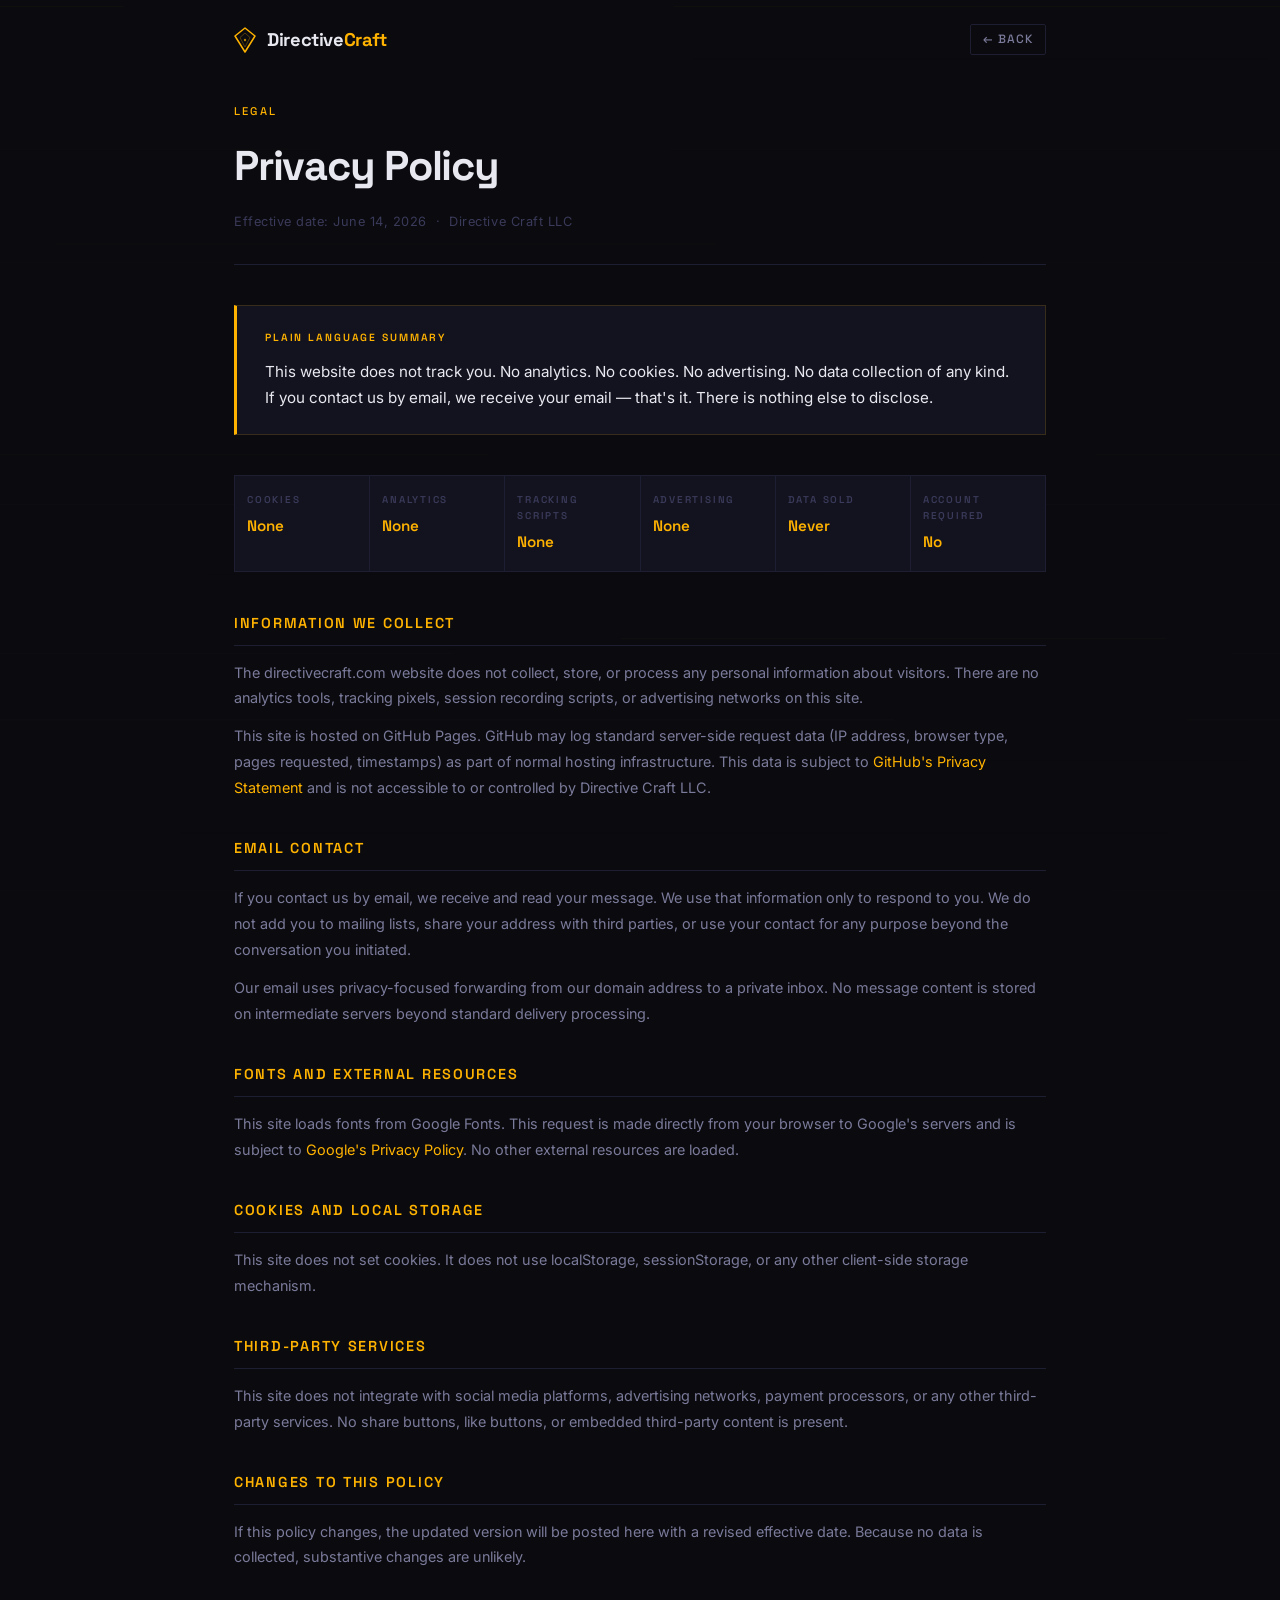
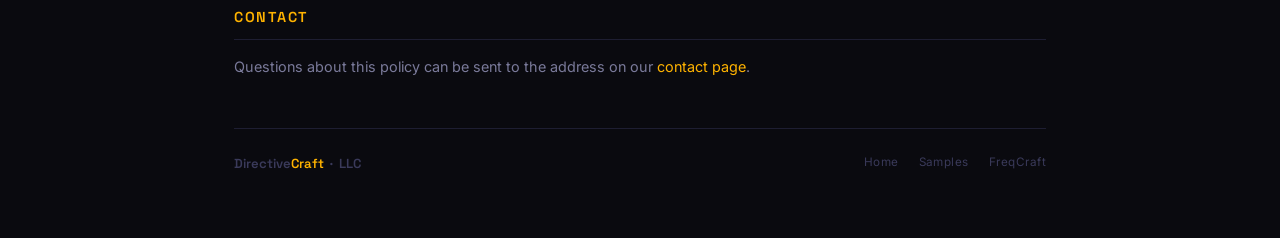
==== privacy/index.html @ 4edf62e2 "Add QA SOP samples page; fix BWGen copy; generalize email privacy; add samples nav links" ====
<!DOCTYPE html>
<html lang="en">
<head>
  <meta charset="UTF-8" />
  <meta name="viewport" content="width=device-width, initial-scale=1.0" />
  <title>Privacy Policy — Directive Craft LLC</title>
  <meta name="description" content="Directive Craft LLC privacy policy. No tracking, no analytics, no data collection on this site." />
  <link rel="preconnect" href="https://fonts.googleapis.com" />
  <link rel="preconnect" href="https://fonts.gstatic.com" crossorigin />
  <link href="https://fonts.googleapis.com/css2?family=Space+Grotesk:wght@300;400;500;600;700&family=Inter:wght@300;400;500&display=swap" rel="stylesheet" />
  <style>
    *, *::before, *::after { box-sizing: border-box; margin: 0; padding: 0; }

    :root {
      --black:      #0A0A0F;
      --panel:      #13131F;
      --border:     #1E1E32;
      --amber:      #FFB300;
      --amber-dim:  #FFB30028;
      --amber-mid:  #FFB30055;
      --text:       #E8E8F0;
      --muted:      #7A7A9A;
      --subtle:     #3A3A5A;
    }

    html { scroll-behavior: smooth; }

    body {
      background: var(--black);
      color: var(--text);
      font-family: 'Inter', sans-serif;
      font-size: 16px;
      line-height: 1.6;
      min-height: 100vh;
      overflow-x: hidden;
    }

    #bgCanvas {
      position: fixed;
      top: 0; left: 0;
      width: 100%; height: 100%;
      pointer-events: none;
      z-index: 0;
      opacity: 0.07;
    }

    .wrapper {
      position: relative;
      z-index: 1;
      max-width: 860px;
      margin: 0 auto;
      padding: 0 24px 64px;
    }

    nav {
      padding: 24px 0 0;
      display: flex;
      align-items: center;
      justify-content: space-between;
    }

    .logo {
      display: flex;
      align-items: center;
      gap: 11px;
      text-decoration: none;
    }
    .wordmark {
      font-family: 'Space Grotesk', sans-serif;
      font-size: 1.15rem;
      font-weight: 700;
      letter-spacing: -0.02em;
      color: var(--text);
    }
    .wordmark span { color: var(--amber); }

    .back-link {
      font-family: 'Space Grotesk', sans-serif;
      font-size: 0.75rem;
      font-weight: 500;
      letter-spacing: 0.08em;
      text-transform: uppercase;
      color: var(--muted);
      text-decoration: none;
      border: 1px solid var(--border);
      padding: 5px 12px;
      border-radius: 2px;
      transition: color 0.2s, border-color 0.2s;
    }
    .back-link:hover { color: var(--amber); border-color: var(--amber-mid); }

    .page-header {
      padding: 48px 0 32px;
      border-bottom: 1px solid var(--border);
      margin-bottom: 40px;
    }

    .eyebrow {
      font-family: 'Space Grotesk', sans-serif;
      font-size: 0.7rem;
      font-weight: 500;
      letter-spacing: 0.2em;
      text-transform: uppercase;
      color: var(--amber);
      margin-bottom: 12px;
    }

    h1 {
      font-family: 'Space Grotesk', sans-serif;
      font-size: clamp(1.8rem, 4vw, 2.6rem);
      font-weight: 700;
      letter-spacing: -0.03em;
      color: var(--text);
      margin-bottom: 12px;
    }

    .effective-date {
      font-size: 0.8rem;
      color: var(--subtle);
      letter-spacing: 0.04em;
    }

    .summary-block {
      background: var(--panel);
      border: 1px solid var(--amber-dim);
      border-left: 3px solid var(--amber);
      padding: 24px 28px;
      margin-bottom: 40px;
    }

    .summary-block .summary-label {
      font-family: 'Space Grotesk', sans-serif;
      font-size: 0.65rem;
      font-weight: 600;
      letter-spacing: 0.18em;
      text-transform: uppercase;
      color: var(--amber);
      margin-bottom: 12px;
    }

    .summary-block p {
      font-size: 0.95rem;
      color: var(--text);
      line-height: 1.7;
    }

    .fact-grid {
      display: grid;
      grid-template-columns: repeat(6, 1fr);
      gap: 1px;
      background: var(--border);
      border: 1px solid var(--border);
      margin-bottom: 40px;
    }

    .fact-cell {
      background: var(--panel);
      padding: 16px 12px;
    }

    @media (max-width: 640px) {
      .fact-grid { grid-template-columns: repeat(3, 1fr); }
    }

    .fact-label {
      font-family: 'Space Grotesk', sans-serif;
      font-size: 0.62rem;
      font-weight: 600;
      letter-spacing: 0.18em;
      text-transform: uppercase;
      color: var(--subtle);
      margin-bottom: 6px;
    }

    .fact-value {
      font-family: 'Space Grotesk', sans-serif;
      font-size: 0.95rem;
      font-weight: 600;
      color: var(--text);
    }
    .fact-value.positive { color: var(--amber); }

    .policy-section {
      margin-bottom: 36px;
    }

    .policy-section h2 {
      font-family: 'Space Grotesk', sans-serif;
      font-size: 0.9rem;
      font-weight: 600;
      letter-spacing: 0.12em;
      text-transform: uppercase;
      color: var(--amber);
      margin-bottom: 14px;
      padding-bottom: 10px;
      border-bottom: 1px solid var(--border);
    }

    .policy-section p {
      font-size: 0.9rem;
      color: var(--muted);
      line-height: 1.8;
      margin-bottom: 12px;
    }
    .policy-section p:last-child { margin-bottom: 0; }
    .policy-section p strong { color: var(--text); font-weight: 500; }

    footer {
      border-top: 1px solid var(--border);
      padding: 24px 0 0;
      margin-top: 48px;
      display: flex;
      align-items: flex-start;
      justify-content: space-between;
      flex-wrap: wrap;
      gap: 12px;
    }

    .footer-mark {
      font-family: 'Space Grotesk', sans-serif;
      font-size: 0.82rem;
      font-weight: 600;
      color: var(--subtle);
    }
    .footer-mark span { color: var(--amber); }

    .footer-links {
      display: flex;
      gap: 20px;
    }
    .footer-links a {
      font-size: 0.73rem;
      color: var(--subtle);
      text-decoration: none;
      letter-spacing: 0.04em;
      transition: color 0.2s;
    }
    .footer-links a:hover { color: var(--amber); }

    @media (max-width: 600px) {
      nav { flex-direction: column; align-items: flex-start; gap: 10px; }
      .footer-links { flex-direction: column; gap: 8px; }
    }
  </style>
</head>
<body>

<canvas id="bgCanvas"></canvas>

<div class="wrapper">

  <nav>
    <a class="logo" href="/">
      <svg width="22" height="26" viewBox="0 0 22 26" fill="none" xmlns="http://www.w3.org/2000/svg" aria-hidden="true">
        <polygon points="11,1 21,9 11,25 1,9" stroke="#FFB300" stroke-width="1.5" fill="none" stroke-linejoin="round"/>
        <polygon points="11,6 16,10.5 11,20 6,10.5" stroke="#FFB300" stroke-width="0.75" fill="none" stroke-linejoin="round" opacity="0.4"/>
        <circle cx="11" cy="13" r="1.2" fill="#FFB300" opacity="0.7"/>
      </svg>
      <div class="wordmark">Directive<span>Craft</span></div>
    </a>
    <a href="/" class="back-link">← Back</a>
  </nav>

  <div class="page-header">
    <p class="eyebrow">Legal</p>
    <h1>Privacy Policy</h1>
    <p class="effective-date">Effective date: June 14, 2026 &nbsp;·&nbsp; Directive Craft LLC</p>
  </div>

  <div class="summary-block">
    <div class="summary-label">Plain Language Summary</div>
    <p>This website does not track you. No analytics. No cookies. No advertising. No data collection of any kind. If you contact us by email, we receive your email — that's it. There is nothing else to disclose.</p>
  </div>

  <div class="fact-grid">
    <div class="fact-cell">
      <div class="fact-label">Cookies</div>
      <div class="fact-value positive">None</div>
    </div>
    <div class="fact-cell">
      <div class="fact-label">Analytics</div>
      <div class="fact-value positive">None</div>
    </div>
    <div class="fact-cell">
      <div class="fact-label">Tracking Scripts</div>
      <div class="fact-value positive">None</div>
    </div>
    <div class="fact-cell">
      <div class="fact-label">Advertising</div>
      <div class="fact-value positive">None</div>
    </div>
    <div class="fact-cell">
      <div class="fact-label">Data Sold</div>
      <div class="fact-value positive">Never</div>
    </div>
    <div class="fact-cell">
      <div class="fact-label">Account Required</div>
      <div class="fact-value positive">No</div>
    </div>
  </div>

  <div class="policy-section">
    <h2>Information We Collect</h2>
    <p>The directivecraft.com website does not collect, store, or process any personal information about visitors. There are no analytics tools, tracking pixels, session recording scripts, or advertising networks on this site.</p>
    <p>This site is hosted on GitHub Pages. GitHub may log standard server-side request data (IP address, browser type, pages requested, timestamps) as part of normal hosting infrastructure. This data is subject to <a href="https://docs.github.com/en/site-policy/privacy-policies/github-general-privacy-statement" target="_blank" rel="noopener" style="color: var(--amber); text-decoration: none;">GitHub's Privacy Statement</a> and is not accessible to or controlled by Directive Craft LLC.</p>
  </div>

  <div class="policy-section">
    <h2>Email Contact</h2>
    <p>If you contact us by email, we receive and read your message. We use that information only to respond to you. We do not add you to mailing lists, share your address with third parties, or use your contact for any purpose beyond the conversation you initiated.</p>
    <p>Our email uses privacy-focused forwarding from our domain address to a private inbox. No message content is stored on intermediate servers beyond standard delivery processing.</p>
  </div>

  <div class="policy-section">
    <h2>Fonts and External Resources</h2>
    <p>This site loads fonts from Google Fonts. This request is made directly from your browser to Google's servers and is subject to <a href="https://policies.google.com/privacy" target="_blank" rel="noopener" style="color: var(--amber); text-decoration: none;">Google's Privacy Policy</a>. No other external resources are loaded.</p>
  </div>

  <div class="policy-section">
    <h2>Cookies and Local Storage</h2>
    <p>This site does not set cookies. It does not use localStorage, sessionStorage, or any other client-side storage mechanism.</p>
  </div>

  <div class="policy-section">
    <h2>Third-Party Services</h2>
    <p>This site does not integrate with social media platforms, advertising networks, payment processors, or any other third-party services. No share buttons, like buttons, or embedded third-party content is present.</p>
  </div>

  <div class="policy-section">
    <h2>Changes to This Policy</h2>
    <p>If this policy changes, the updated version will be posted here with a revised effective date. Because no data is collected, substantive changes are unlikely.</p>
  </div>

  <div class="policy-section">
    <h2>Contact</h2>
    <p>Questions about this policy can be sent to the address on our <a href="/" style="color: var(--amber); text-decoration: none;">contact page</a>.</p>
  </div>

  <footer>
    <div class="footer-mark">Directive<span>Craft</span> &nbsp;·&nbsp; LLC</div>
    <div class="footer-links">
      <a href="/">Home</a>
      <a href="/samples">Samples</a>
      <a href="https://freqcraft.app" target="_blank" rel="noopener">FreqCraft</a>
    </div>
  </footer>

</div>

<script>
  var canvas = document.getElementById('bgCanvas');
  var ctx    = canvas.getContext('2d');
  var W, H;
  var lines  = [];
  var LINE_COUNT = 18;

  function resize() {
    W = canvas.width  = window.innerWidth;
    H = canvas.height = window.innerHeight;
    initLines();
  }

  function initLines() {
    lines = [];
    for (var i = 0; i < LINE_COUNT; i++) {
      lines.push({
        y:     (H / LINE_COUNT) * i + Math.random() * (H / LINE_COUNT),
        speed: 0.08 + Math.random() * 0.12,
        width: 0.3 + Math.random() * 0.5,
        alpha: 0.2 + Math.random() * 0.6,
        len:   0.3 + Math.random() * 0.5,
        xOff:  Math.random() * W,
      });
    }
  }

  function draw() {
    ctx.clearRect(0, 0, W, H);
    ctx.strokeStyle = 'rgba(255,179,0,1)';
    lines.forEach(function(ln) {
      ln.y += ln.speed;
      if (ln.y > H + 2) ln.y = -2;
      var lineW  = W * ln.len;
      var startX = (ln.xOff % W);
      ctx.globalAlpha = ln.alpha;
      ctx.lineWidth   = ln.width;
      ctx.beginPath();
      ctx.moveTo(startX, ln.y);
      ctx.lineTo(startX + lineW, ln.y);
      ctx.stroke();
      if (startX + lineW > W) {
        ctx.beginPath();
        ctx.moveTo(0, ln.y);
        ctx.lineTo((startX + lineW) - W, ln.y);
        ctx.stroke();
      }
    });
    ctx.globalAlpha = 1;
    requestAnimationFrame(draw);
  }

  window.addEventListener('resize', resize);
  resize();
  draw();
</script>

</body>
</html>
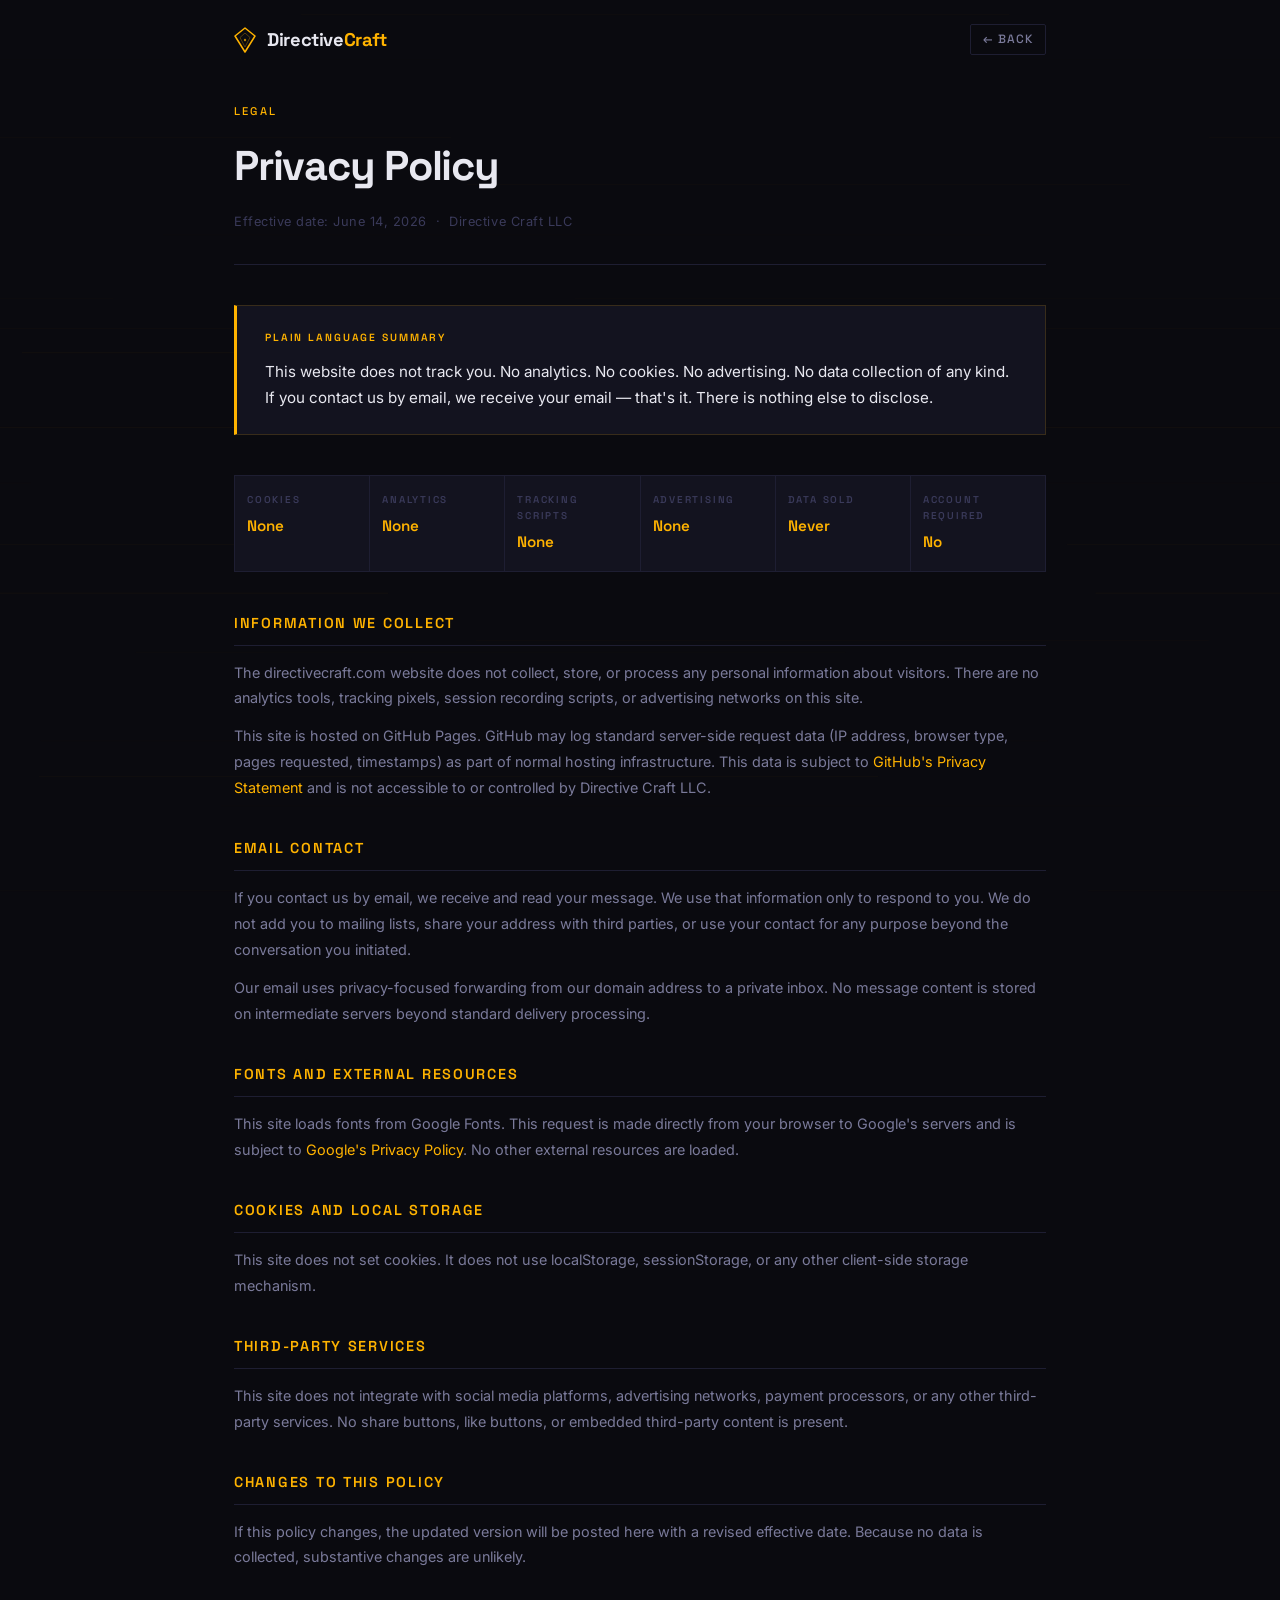
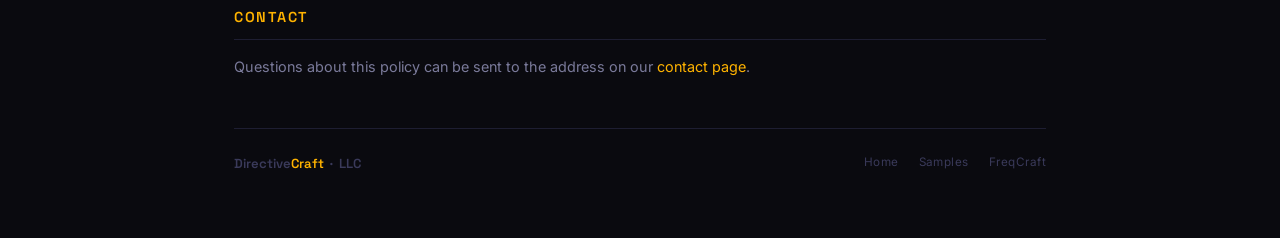
==== commit 21b93d75: "SEO: canonical tags, sitemap.xml, robots.txt" ====
--- a/privacy/index.html
+++ b/privacy/index.html
@@ -3,6 +3,7 @@
 <head>
   <meta charset="UTF-8" />
   <meta name="viewport" content="width=device-width, initial-scale=1.0" />
+  <link rel="canonical" href="https://www.directivecraft.com/privacy/" />
   <title>Privacy Policy — Directive Craft LLC</title>
   <meta name="description" content="Directive Craft LLC privacy policy. No tracking, no analytics, no data collection on this site." />
   <link rel="preconnect" href="https://fonts.googleapis.com" />
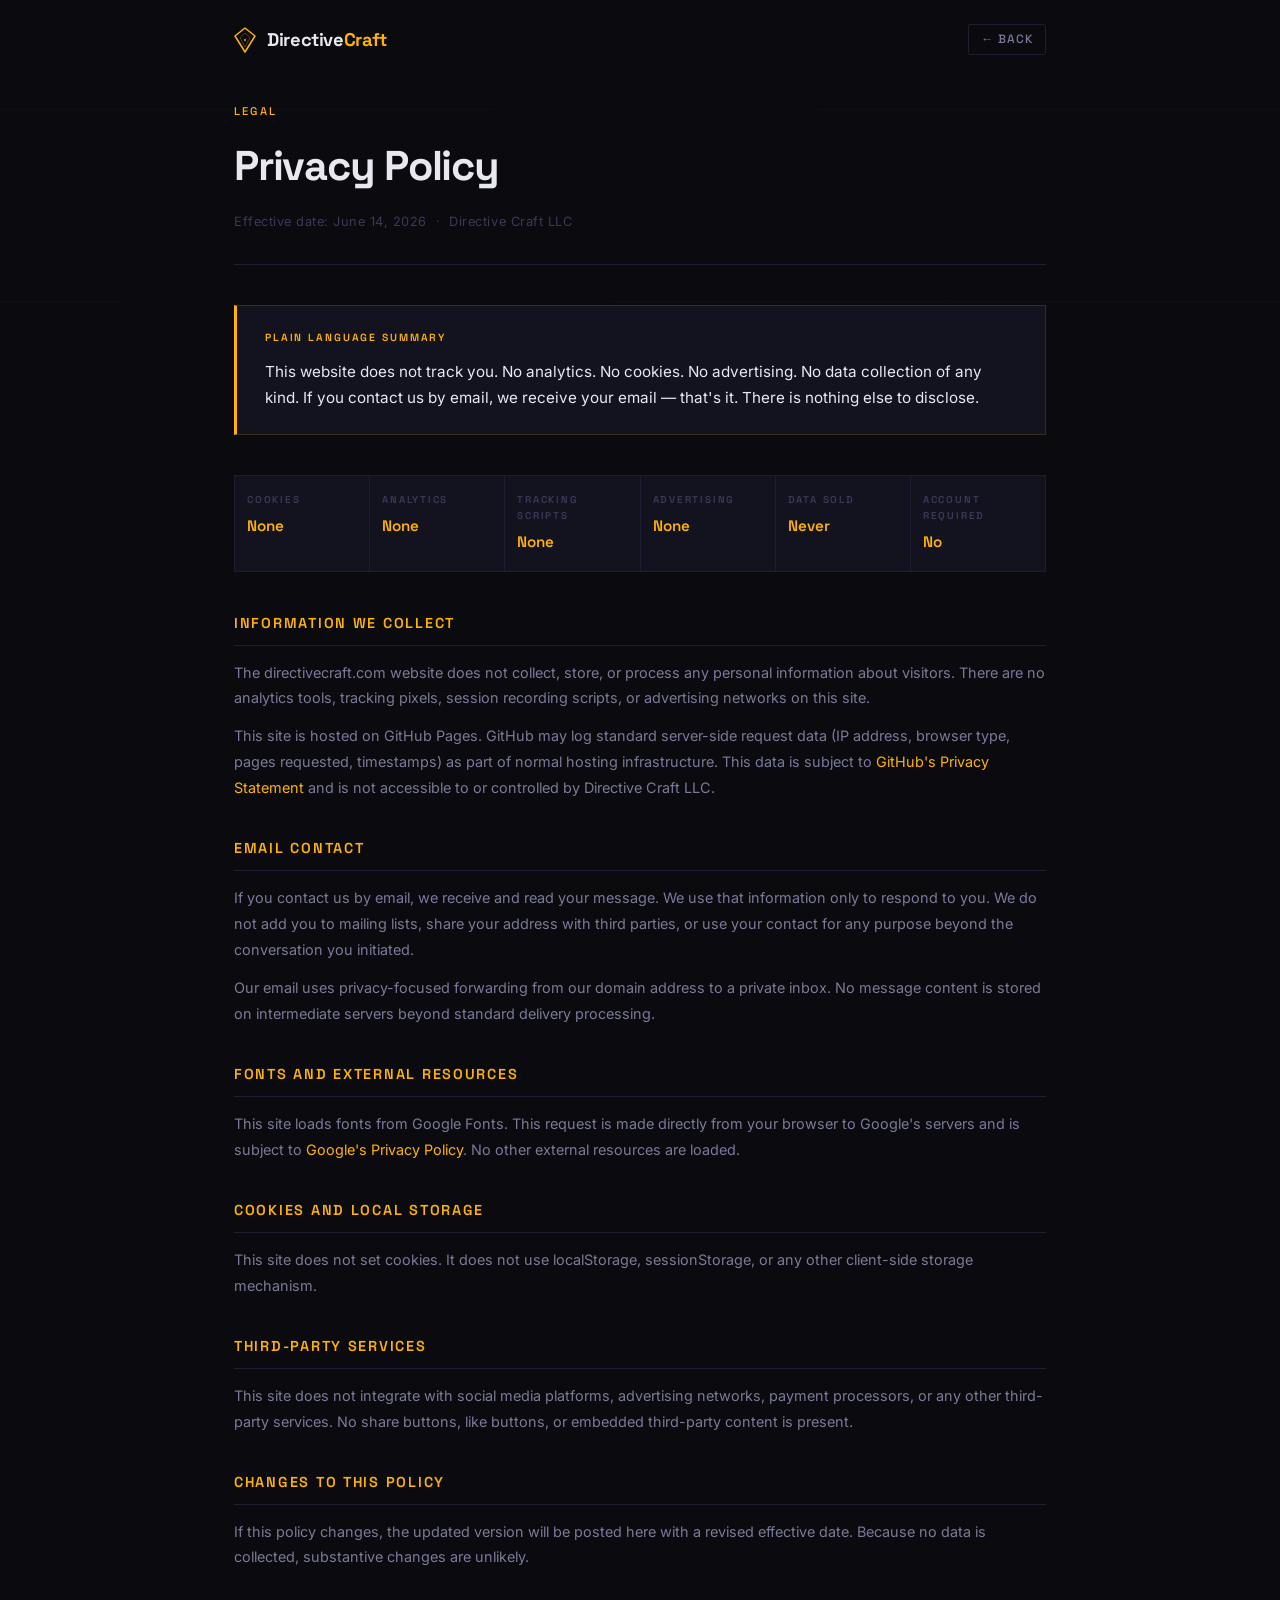
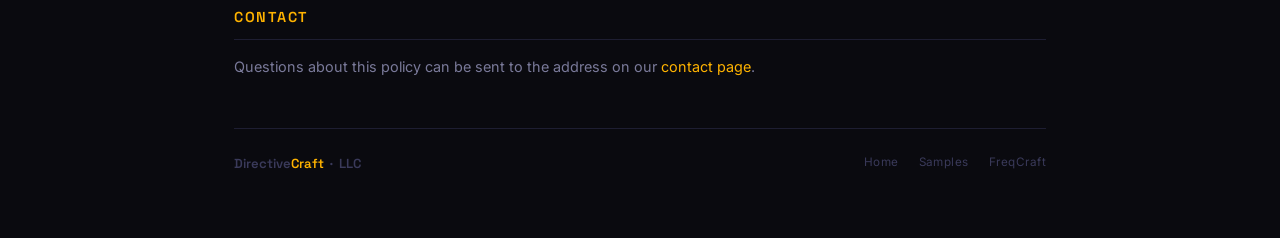
==== commit fece243f: "Self-host fonts (Space Grotesk/Inter/JetBrains Mono), remove Google Fonts tracker on home/privacy/te" ====
--- a/privacy/index.html
+++ b/privacy/index.html
@@ -6,9 +6,7 @@
   <link rel="canonical" href="https://www.directivecraft.com/privacy/" />
   <title>Privacy Policy — Directive Craft LLC</title>
   <meta name="description" content="Directive Craft LLC privacy policy. No tracking, no analytics, no data collection on this site." />
-  <link rel="preconnect" href="https://fonts.googleapis.com" />
-  <link rel="preconnect" href="https://fonts.gstatic.com" crossorigin />
-  <link href="https://fonts.googleapis.com/css2?family=Space+Grotesk:wght@300;400;500;600;700&family=Inter:wght@300;400;500&display=swap" rel="stylesheet" />
+  <link rel="stylesheet" href="../assets/fonts.css" />
   <style>
     *, *::before, *::after { box-sizing: border-box; margin: 0; padding: 0; }
 
@@ -303,7 +301,7 @@
   <div class="policy-section">
     <h2>Information We Collect</h2>
     <p>The directivecraft.com website does not collect, store, or process any personal information about visitors. There are no analytics tools, tracking pixels, session recording scripts, or advertising networks on this site.</p>
-    <p>This site is hosted on GitHub Pages. GitHub may log standard server-side request data (IP address, browser type, pages requested, timestamps) as part of normal hosting infrastructure. This data is subject to <a href="https://docs.github.com/en/site-policy/privacy-policies/github-general-privacy-statement" target="_blank" rel="noopener" style="color: var(--amber); text-decoration: none;">GitHub's Privacy Statement</a> and is not accessible to or controlled by Directive Craft LLC.</p>
+    <p>This site is hosted on GitHub Pages. GitHub may log standard server-side request data (IP address, browser type, pages requested, timestamps) as part of normal hosting infrastructure. This data is subject to <a href="https://docs.github.com/en/site-policy/privacy-policies/github-general-privacy-statement" target="_blank" rel="noopener noreferrer" style="color: var(--amber); text-decoration: none;">GitHub's Privacy Statement</a> and is not accessible to or controlled by Directive Craft LLC.</p>
   </div>
 
   <div class="policy-section">
@@ -314,7 +312,7 @@
 
   <div class="policy-section">
     <h2>Fonts and External Resources</h2>
-    <p>This site loads fonts from Google Fonts. This request is made directly from your browser to Google's servers and is subject to <a href="https://policies.google.com/privacy" target="_blank" rel="noopener" style="color: var(--amber); text-decoration: none;">Google's Privacy Policy</a>. No other external resources are loaded.</p>
+    <p>This site loads fonts from Google Fonts. This request is made directly from your browser to Google's servers and is subject to <a href="https://policies.google.com/privacy" target="_blank" rel="noopener noreferrer" style="color: var(--amber); text-decoration: none;">Google's Privacy Policy</a>. No other external resources are loaded.</p>
   </div>
 
   <div class="policy-section">
@@ -342,7 +340,7 @@
     <div class="footer-links">
       <a href="/">Home</a>
       <a href="/samples">Samples</a>
-      <a href="https://freqcraft.app" target="_blank" rel="noopener">FreqCraft</a>
+      <a href="https://freqcraft.app" target="_blank" rel="noopener noreferrer">FreqCraft</a>
     </div>
   </footer>
 
--- a/assets/fonts.css
+++ b/assets/fonts.css
@@ -0,0 +1,80 @@
+@font-face {
+  font-family: 'Inter';
+  font-style: normal;
+  font-weight: 300;
+  font-display: swap;
+  src: url(fonts/Inter-300.woff2) format('woff2');
+  unicode-range: U+0000-00FF, U+0131, U+0152-0153, U+02BB-02BC, U+02C6, U+02DA, U+02DC, U+0304, U+0308, U+0329, U+2000-206F, U+20AC, U+2122, U+2191, U+2193, U+2212, U+2215, U+FEFF, U+FFFD;
+}
+@font-face {
+  font-family: 'Inter';
+  font-style: normal;
+  font-weight: 400;
+  font-display: swap;
+  src: url(fonts/Inter-400.woff2) format('woff2');
+  unicode-range: U+0000-00FF, U+0131, U+0152-0153, U+02BB-02BC, U+02C6, U+02DA, U+02DC, U+0304, U+0308, U+0329, U+2000-206F, U+20AC, U+2122, U+2191, U+2193, U+2212, U+2215, U+FEFF, U+FFFD;
+}
+@font-face {
+  font-family: 'Inter';
+  font-style: normal;
+  font-weight: 500;
+  font-display: swap;
+  src: url(fonts/Inter-500.woff2) format('woff2');
+  unicode-range: U+0000-00FF, U+0131, U+0152-0153, U+02BB-02BC, U+02C6, U+02DA, U+02DC, U+0304, U+0308, U+0329, U+2000-206F, U+20AC, U+2122, U+2191, U+2193, U+2212, U+2215, U+FEFF, U+FFFD;
+}
+@font-face {
+  font-family: 'JetBrains Mono';
+  font-style: normal;
+  font-weight: 400;
+  font-display: swap;
+  src: url(fonts/JetBrainsMono-400.woff2) format('woff2');
+  unicode-range: U+0000-00FF, U+0131, U+0152-0153, U+02BB-02BC, U+02C6, U+02DA, U+02DC, U+0304, U+0308, U+0329, U+2000-206F, U+20AC, U+2122, U+2191, U+2193, U+2212, U+2215, U+FEFF, U+FFFD;
+}
+@font-face {
+  font-family: 'JetBrains Mono';
+  font-style: normal;
+  font-weight: 500;
+  font-display: swap;
+  src: url(fonts/JetBrainsMono-500.woff2) format('woff2');
+  unicode-range: U+0000-00FF, U+0131, U+0152-0153, U+02BB-02BC, U+02C6, U+02DA, U+02DC, U+0304, U+0308, U+0329, U+2000-206F, U+20AC, U+2122, U+2191, U+2193, U+2212, U+2215, U+FEFF, U+FFFD;
+}
+@font-face {
+  font-family: 'Space Grotesk';
+  font-style: normal;
+  font-weight: 300;
+  font-display: swap;
+  src: url(fonts/SpaceGrotesk-300.woff2) format('woff2');
+  unicode-range: U+0000-00FF, U+0131, U+0152-0153, U+02BB-02BC, U+02C6, U+02DA, U+02DC, U+0304, U+0308, U+0329, U+2000-206F, U+20AC, U+2122, U+2191, U+2193, U+2212, U+2215, U+FEFF, U+FFFD;
+}
+@font-face {
+  font-family: 'Space Grotesk';
+  font-style: normal;
+  font-weight: 400;
+  font-display: swap;
+  src: url(fonts/SpaceGrotesk-400.woff2) format('woff2');
+  unicode-range: U+0000-00FF, U+0131, U+0152-0153, U+02BB-02BC, U+02C6, U+02DA, U+02DC, U+0304, U+0308, U+0329, U+2000-206F, U+20AC, U+2122, U+2191, U+2193, U+2212, U+2215, U+FEFF, U+FFFD;
+}
+@font-face {
+  font-family: 'Space Grotesk';
+  font-style: normal;
+  font-weight: 500;
+  font-display: swap;
+  src: url(fonts/SpaceGrotesk-500.woff2) format('woff2');
+  unicode-range: U+0000-00FF, U+0131, U+0152-0153, U+02BB-02BC, U+02C6, U+02DA, U+02DC, U+0304, U+0308, U+0329, U+2000-206F, U+20AC, U+2122, U+2191, U+2193, U+2212, U+2215, U+FEFF, U+FFFD;
+}
+@font-face {
+  font-family: 'Space Grotesk';
+  font-style: normal;
+  font-weight: 600;
+  font-display: swap;
+  src: url(fonts/SpaceGrotesk-600.woff2) format('woff2');
+  unicode-range: U+0000-00FF, U+0131, U+0152-0153, U+02BB-02BC, U+02C6, U+02DA, U+02DC, U+0304, U+0308, U+0329, U+2000-206F, U+20AC, U+2122, U+2191, U+2193, U+2212, U+2215, U+FEFF, U+FFFD;
+}
+@font-face {
+  font-family: 'Space Grotesk';
+  font-style: normal;
+  font-weight: 700;
+  font-display: swap;
+  src: url(fonts/SpaceGrotesk-700.woff2) format('woff2');
+  unicode-range: U+0000-00FF, U+0131, U+0152-0153, U+02BB-02BC, U+02C6, U+02DA, U+02DC, U+0304, U+0308, U+0329, U+2000-206F, U+20AC, U+2122, U+2191, U+2193, U+2212, U+2215, U+FEFF, U+FFFD;
+}
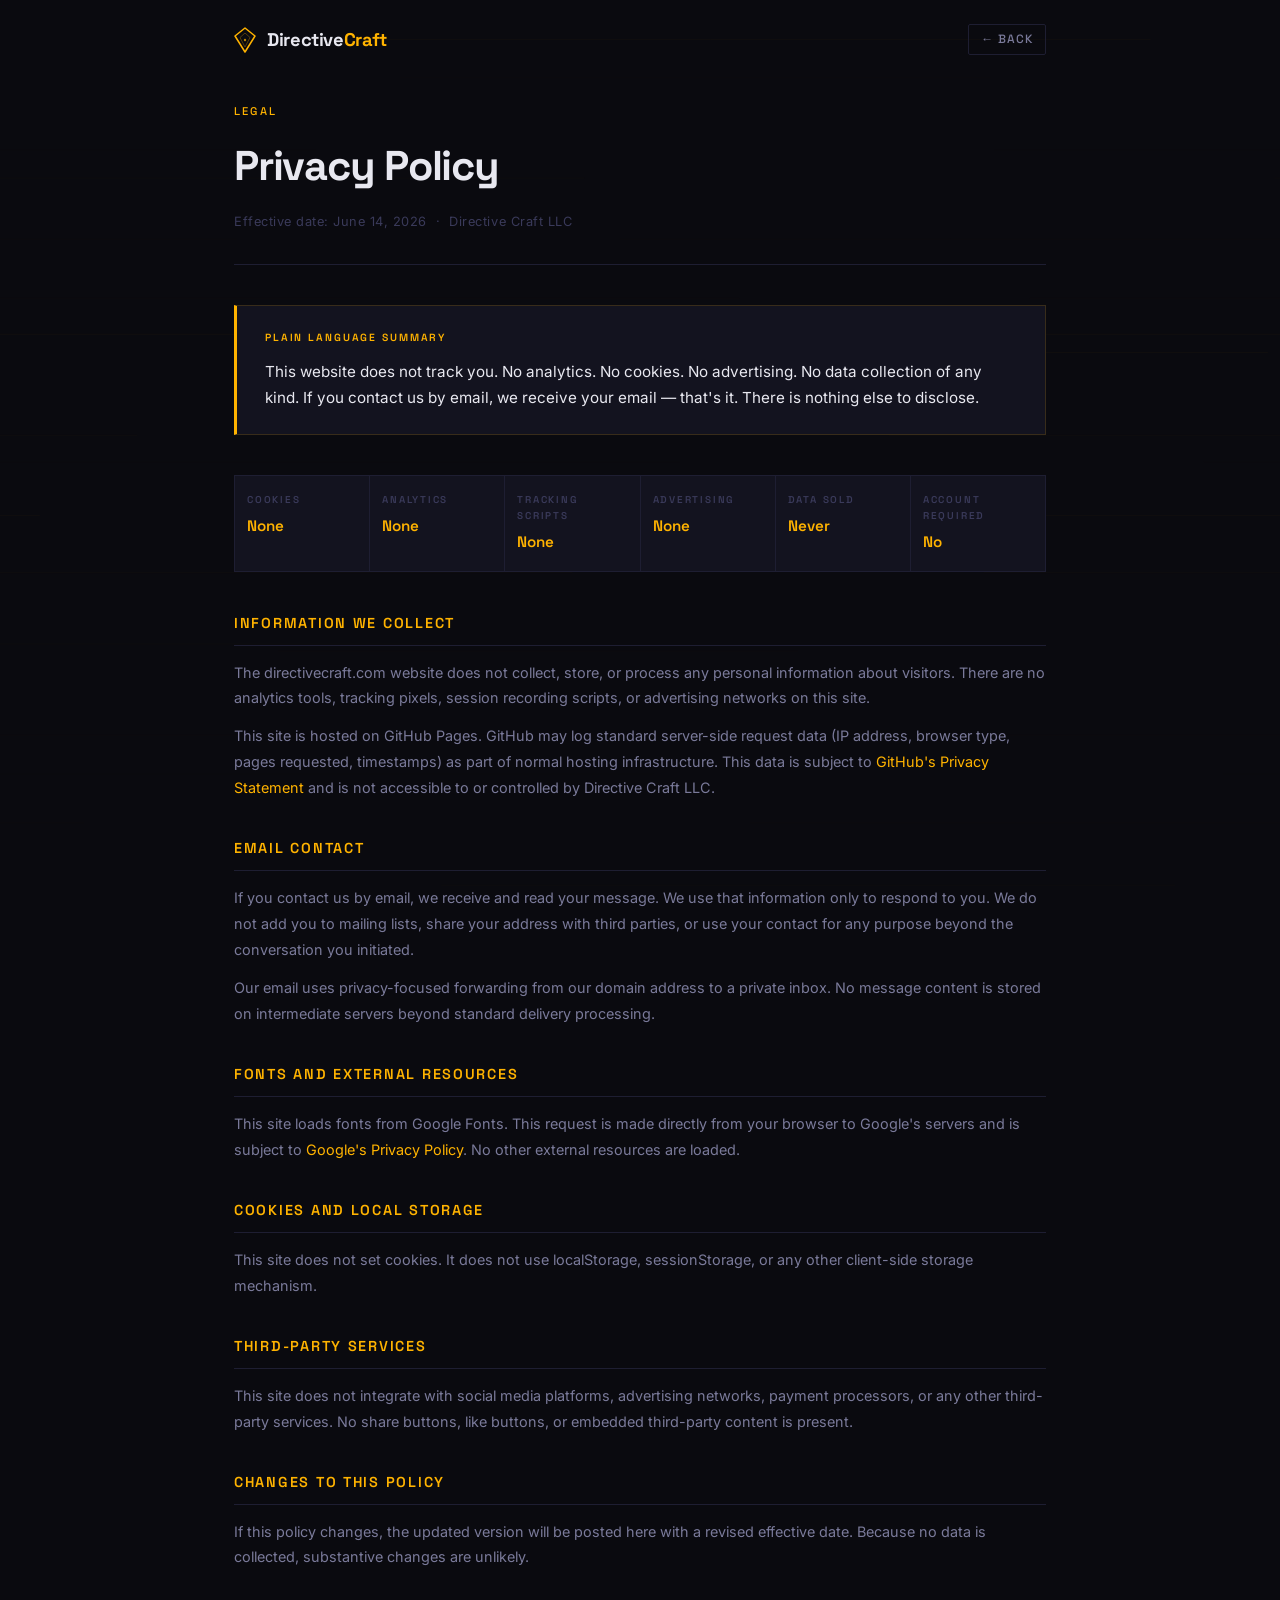
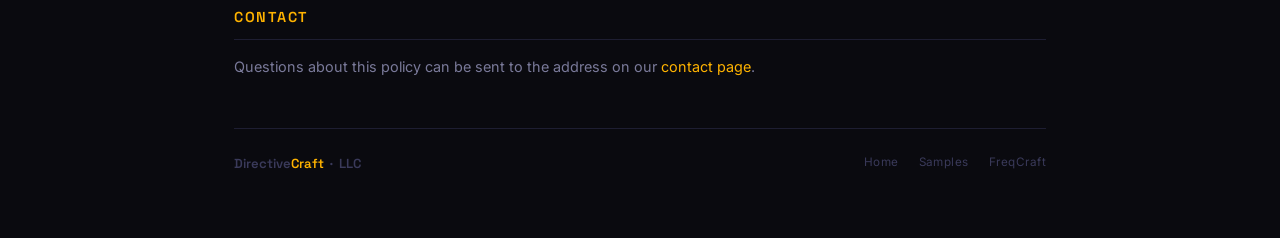
==== commit 729ba088: "Add favicon and apple-touch icons" ====
--- a/privacy/index.html
+++ b/privacy/index.html
@@ -6,6 +6,9 @@
   <link rel="canonical" href="https://www.directivecraft.com/privacy/" />
   <title>Privacy Policy — Directive Craft LLC</title>
   <meta name="description" content="Directive Craft LLC privacy policy. No tracking, no analytics, no data collection on this site." />
+  <link rel="icon" href="/favicon.ico" sizes="any" />
+  <link rel="icon" type="image/png" sizes="32x32" href="/assets/favicon-32.png" />
+  <link rel="apple-touch-icon" href="/assets/apple-touch-icon.png" />
   <link rel="stylesheet" href="../assets/fonts.css" />
   <style>
     *, *::before, *::after { box-sizing: border-box; margin: 0; padding: 0; }
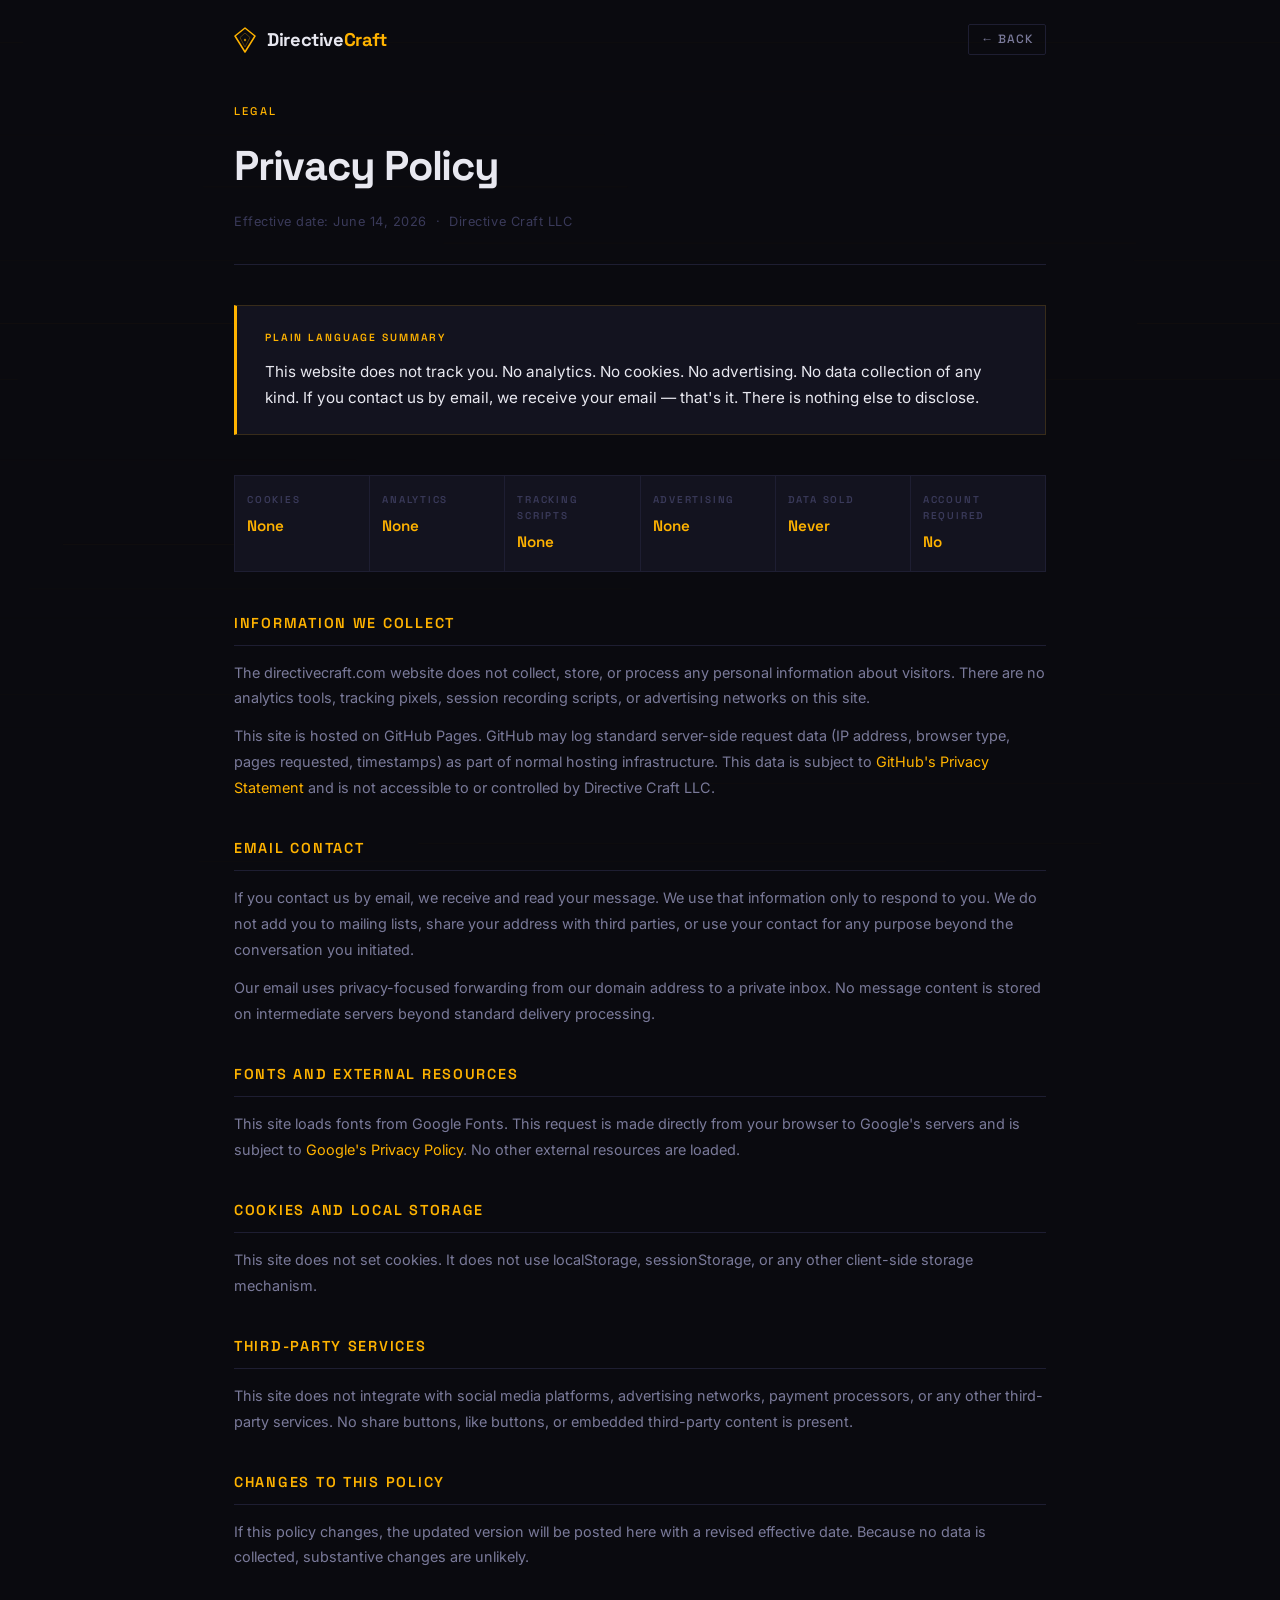
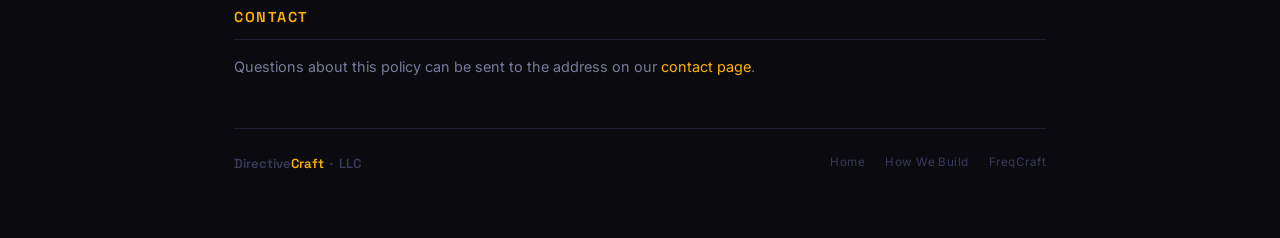
==== commit b0bd4bab: "Repair truncated testing page script; relink privacy footer to /testing" ====
--- a/privacy/index.html
+++ b/privacy/index.html
@@ -342,7 +342,7 @@
     <div class="footer-mark">Directive<span>Craft</span> &nbsp;·&nbsp; LLC</div>
     <div class="footer-links">
       <a href="/">Home</a>
-      <a href="/samples">Samples</a>
+      <a href="/testing">How We Build</a>
       <a href="https://freqcraft.app" target="_blank" rel="noopener noreferrer">FreqCraft</a>
     </div>
   </footer>
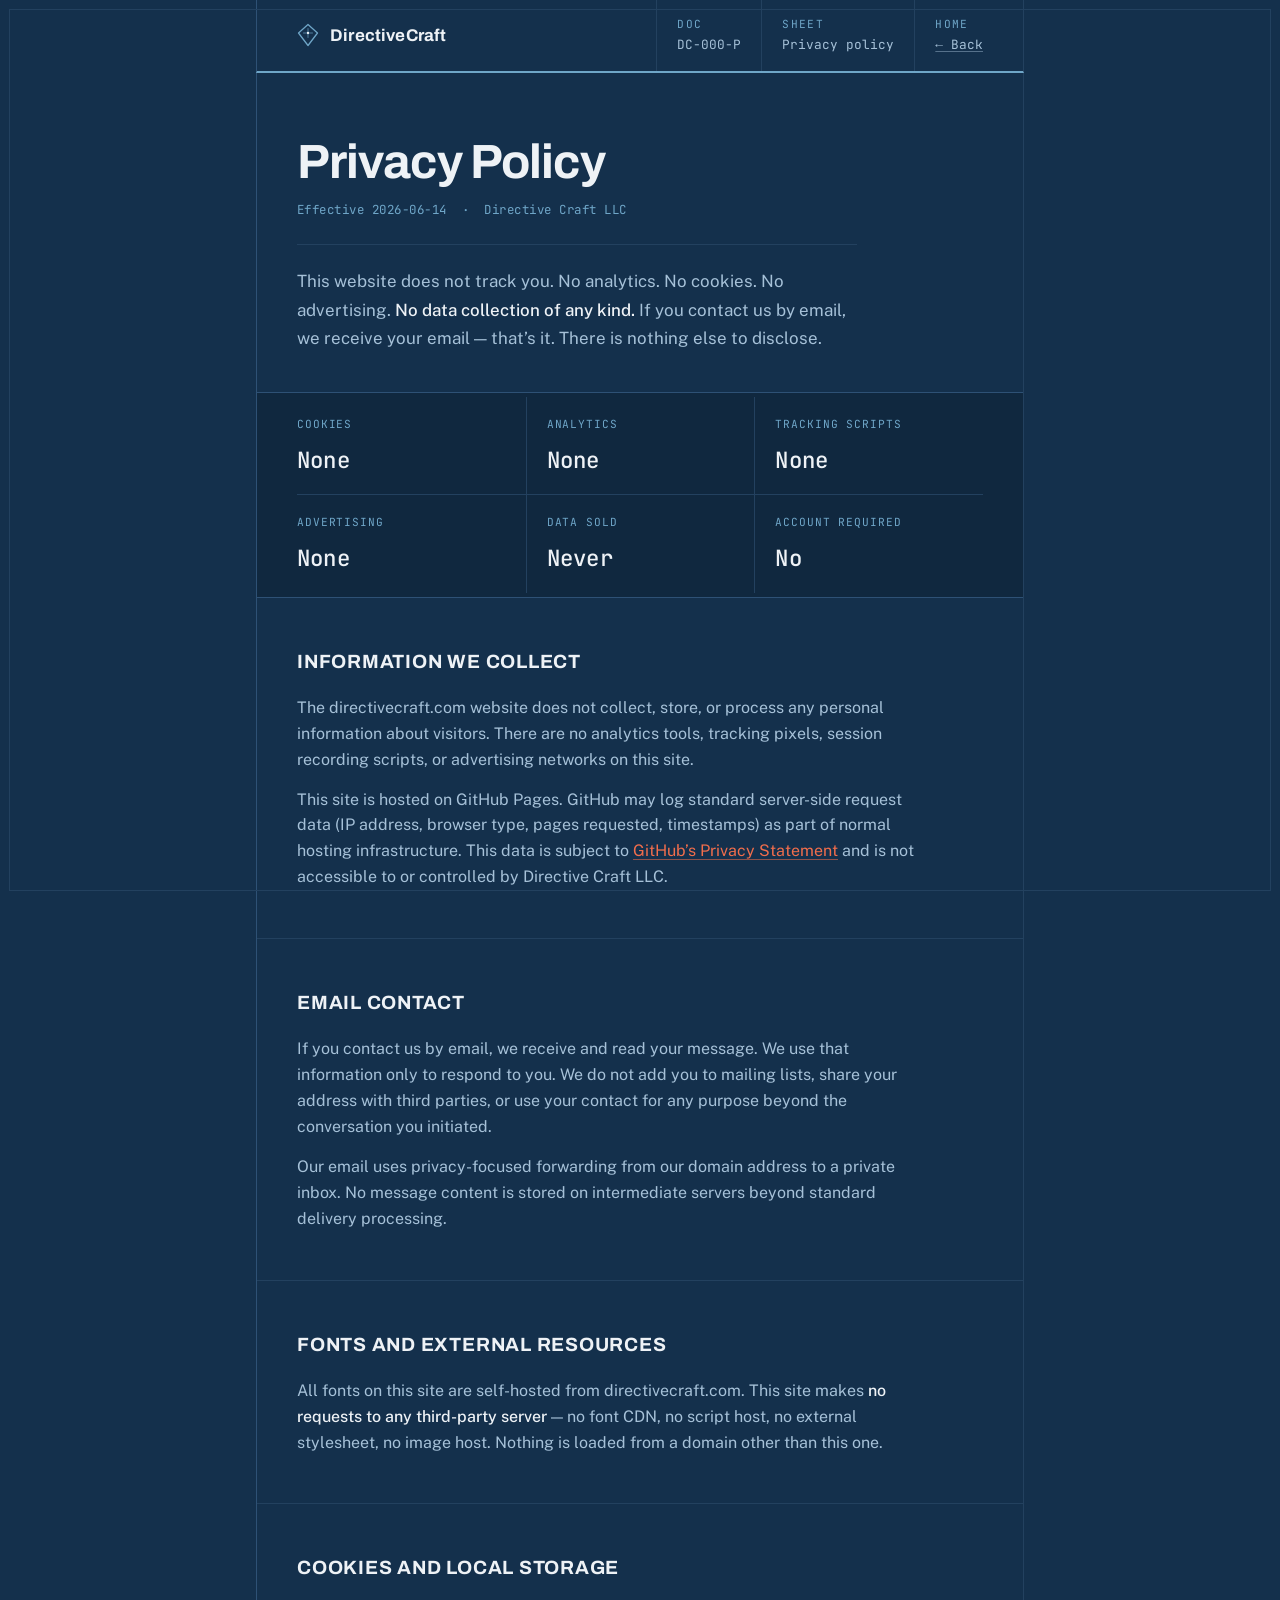
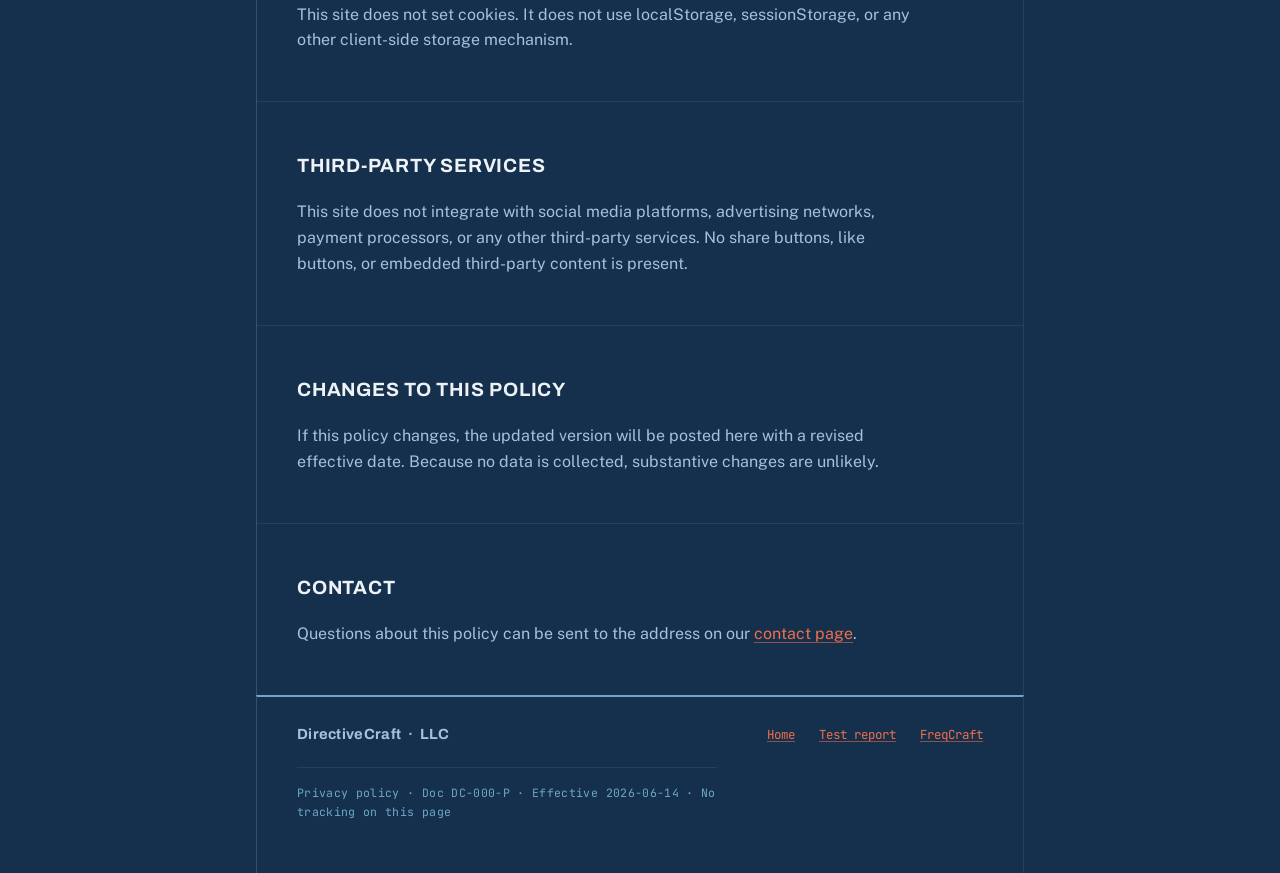
==== commit bd1ab20c: "Extend the controlled-document world to /testing and /privacy Both pages rebuilt on the homepage's d" ====
--- a/privacy/index.html
+++ b/privacy/index.html
@@ -14,397 +14,310 @@
     *, *::before, *::after { box-sizing: border-box; margin: 0; padding: 0; }
 
     :root {
-      --black:      #0A0A0F;
-      --panel:      #13131F;
-      --border:     #1E1E32;
-      --amber:      #FFB300;
-      --amber-dim:  #FFB30028;
-      --amber-mid:  #FFB30055;
-      --text:       #E8E8F0;
-      --muted:      #7A7A9A;
-      --subtle:     #3A3A5A;
-    }
-
-    html { scroll-behavior: smooth; }
+      --ink:        #14304C;
+      --ink-sunk:   #10283F;
+      --rule:       #2E5175;
+      --rule-soft:  #23415F;
+      --chalk:      #EEF2F6;
+      --chalk-dim:  #A6C1D8;
+      --cyan:       #6FA6C8;
+      --signal:     #F26E4C;
+
+      --display: 'Archivo', system-ui, 'Segoe UI', Roboto, sans-serif;
+      --body:    'Public Sans', system-ui, -apple-system, 'Segoe UI', sans-serif;
+      --mono:    'JetBrains Mono', ui-monospace, 'SFMono-Regular', Menlo, monospace;
+
+      --col: 44rem;
+      --wide: 48rem;
+      --pad: clamp(20px, 5vw, 40px);
+    }
+
+    html { scroll-behavior: smooth; -webkit-text-size-adjust: 100%; }
 
     body {
-      background: var(--black);
-      color: var(--text);
-      font-family: 'Inter', sans-serif;
+      background-color: var(--ink);
+      color: var(--chalk);
+      font-family: var(--body);
       font-size: 16px;
-      line-height: 1.6;
+      line-height: 1.62;
       min-height: 100vh;
-      overflow-x: hidden;
-    }
-
-    #bgCanvas {
+      -webkit-font-smoothing: antialiased;
+      text-rendering: optimizeLegibility;
+    }
+
+    body::before {
+      content: "";
       position: fixed;
-      top: 0; left: 0;
-      width: 100%; height: 100%;
+      inset: 9px;
+      border: 1px solid var(--rule-soft);
       pointer-events: none;
-      z-index: 0;
-      opacity: 0.07;
-    }
-
-    .wrapper {
-      position: relative;
-      z-index: 1;
-      max-width: 860px;
+      z-index: 5;
+    }
+    @media (max-width: 720px) { body::before { inset: 5px; } }
+
+    ::selection { background: var(--signal); color: #1A1A1A; }
+    :focus-visible { outline: 2px solid var(--signal); outline-offset: 3px; border-radius: 1px; }
+    * { scrollbar-color: var(--rule) transparent; }
+    ::-webkit-scrollbar { width: 12px; height: 12px; }
+    ::-webkit-scrollbar-track { background: var(--ink-sunk); }
+    ::-webkit-scrollbar-thumb { background: var(--rule); border: 3px solid var(--ink-sunk); }
+
+    main {
+      max-width: var(--wide);
       margin: 0 auto;
-      padding: 0 24px 64px;
-    }
-
-    nav {
-      padding: 24px 0 0;
-      display: flex;
-      align-items: center;
-      justify-content: space-between;
-    }
-
-    .logo {
-      display: flex;
-      align-items: center;
-      gap: 11px;
-      text-decoration: none;
-    }
-    .wordmark {
-      font-family: 'Space Grotesk', sans-serif;
-      font-size: 1.15rem;
+      border-left: 1px solid var(--rule);
+      border-right: 1px solid var(--rule-soft);
+    }
+    .sheet { padding: 0 var(--pad); }
+    .col { max-width: var(--col); }
+
+    a {
+      color: var(--signal);
+      text-decoration: underline;
+      text-decoration-thickness: 1px;
+      text-underline-offset: 0.18em;
+      text-decoration-color: color-mix(in srgb, var(--signal) 55%, transparent);
+      transition: text-decoration-color 0.15s ease;
+    }
+    a:hover { text-decoration-color: var(--signal); }
+
+    /* ── MASTHEAD ─────────────────────────────────────── */
+    header {
+      border-bottom: 2px solid var(--cyan);
+      max-width: var(--wide);
+      margin: 0 auto;
+      border-left: 1px solid var(--rule);
+      border-right: 1px solid var(--rule-soft);
+    }
+    .titleblock {
+      padding: 0 var(--pad);
+      display: grid;
+      grid-template-columns: 1fr auto auto auto;
+      align-items: stretch;
+    }
+    .titleblock > * { display: flex; align-items: center; padding: 15px 0; }
+    .titleblock > * + * {
+      border-left: 1px solid var(--rule-soft);
+      padding-left: 20px;
+      margin-left: 20px;
+    }
+    .wordmark { display: flex; align-items: center; gap: 11px; text-decoration: none; color: var(--chalk); }
+    .wordmark:hover { text-decoration: none; }
+    .wordmark svg { display: block; flex: none; }
+    .wordmark b { font-family: var(--display); font-size: 1.06rem; font-weight: 700; letter-spacing: 0.01em; }
+    .tb-field { flex-direction: column; align-items: flex-start; gap: 2px; }
+    .tb-field .k { font-family: var(--mono); font-size: 0.7rem; letter-spacing: 0.12em; text-transform: uppercase; color: var(--cyan); }
+    .tb-field .v { font-family: var(--mono); font-size: 0.8rem; color: var(--chalk-dim); white-space: nowrap; }
+    .tb-field .v a { color: var(--chalk-dim); text-decoration-color: color-mix(in srgb, var(--chalk-dim) 45%, transparent); }
+    .tb-field .v a:hover { color: var(--signal); text-decoration-color: var(--signal); }
+
+    /* ── PAGE HEAD ────────────────────────────────────── */
+    .page-head { padding: clamp(40px, 6vw, 64px) 0 clamp(28px, 4vw, 40px); }
+    h1 {
+      font-family: var(--display);
+      font-size: clamp(2rem, 5vw, 3rem);
       font-weight: 700;
-      letter-spacing: -0.02em;
-      color: var(--text);
-    }
-    .wordmark span { color: var(--amber); }
-
-    .back-link {
-      font-family: 'Space Grotesk', sans-serif;
-      font-size: 0.75rem;
-      font-weight: 500;
-      letter-spacing: 0.08em;
+      line-height: 1.07;
+      letter-spacing: -0.021em;
+      color: var(--chalk);
+      margin-bottom: 12px;
+    }
+    .effective { font-family: var(--mono); font-size: 0.78rem; color: var(--cyan); letter-spacing: 0.04em; }
+
+    .lead {
+      font-size: 1.06rem;
+      line-height: 1.66;
+      color: var(--chalk-dim);
+      max-width: 56ch;
+      padding: 22px 0 0;
+      margin-top: 24px;
+      border-top: 1px solid var(--rule-soft);
+    }
+    .lead strong { color: var(--chalk); font-weight: 500; }
+
+    /* ── FACT READOUT ─────────────────────────────────── */
+    .readout {
+      background: var(--ink-sunk);
+      border-top: 1px solid var(--rule);
+      border-bottom: 1px solid var(--rule);
+    }
+    .readout-inner {
+      padding: 4px var(--pad);
+      display: grid;
+      grid-template-columns: repeat(3, 1fr);
+    }
+    .cell { padding: 18px 20px 16px; border-left: 1px solid var(--rule-soft); }
+    .cell:nth-child(3n+1) { border-left: 0; padding-left: 0; }
+    .cell:nth-child(-n+3) { border-top: 0; }
+    .cell:nth-child(n+4) { border-top: 1px solid var(--rule-soft); }
+    .cell .k {
+      font-family: var(--mono); font-size: 0.7rem; letter-spacing: 0.08em;
+      text-transform: uppercase; color: var(--cyan); display: block; margin-bottom: 9px;
+    }
+    .cell .v {
+      font-family: var(--mono); font-size: clamp(1.1rem, 3vw, 1.4rem);
+      font-weight: 500; color: var(--chalk); font-variant-numeric: tabular-nums; letter-spacing: 0.01em;
+    }
+
+    /* ── POLICY ───────────────────────────────────────── */
+    .policy { padding: clamp(34px, 4.5vw, 48px) 0; }
+    .policy + .policy { border-top: 1px solid var(--rule-soft); }
+    h2 {
+      font-family: var(--display);
+      font-size: clamp(1.02rem, 2vw, 1.2rem);
+      font-weight: 700;
+      letter-spacing: 0.04em;
       text-transform: uppercase;
-      color: var(--muted);
-      text-decoration: none;
-      border: 1px solid var(--border);
-      padding: 5px 12px;
-      border-radius: 2px;
-      transition: color 0.2s, border-color 0.2s;
-    }
-    .back-link:hover { color: var(--amber); border-color: var(--amber-mid); }
-
-    .page-header {
-      padding: 48px 0 32px;
-      border-bottom: 1px solid var(--border);
-      margin-bottom: 40px;
-    }
-
-    .eyebrow {
-      font-family: 'Space Grotesk', sans-serif;
-      font-size: 0.7rem;
-      font-weight: 500;
-      letter-spacing: 0.2em;
-      text-transform: uppercase;
-      color: var(--amber);
-      margin-bottom: 12px;
-    }
-
-    h1 {
-      font-family: 'Space Grotesk', sans-serif;
-      font-size: clamp(1.8rem, 4vw, 2.6rem);
-      font-weight: 700;
-      letter-spacing: -0.03em;
-      color: var(--text);
-      margin-bottom: 12px;
-    }
-
-    .effective-date {
-      font-size: 0.8rem;
-      color: var(--subtle);
-      letter-spacing: 0.04em;
-    }
-
-    .summary-block {
-      background: var(--panel);
-      border: 1px solid var(--amber-dim);
-      border-left: 3px solid var(--amber);
-      padding: 24px 28px;
-      margin-bottom: 40px;
-    }
-
-    .summary-block .summary-label {
-      font-family: 'Space Grotesk', sans-serif;
-      font-size: 0.65rem;
-      font-weight: 600;
-      letter-spacing: 0.18em;
-      text-transform: uppercase;
-      color: var(--amber);
-      margin-bottom: 12px;
-    }
-
-    .summary-block p {
-      font-size: 0.95rem;
-      color: var(--text);
-      line-height: 1.7;
-    }
-
-    .fact-grid {
-      display: grid;
-      grid-template-columns: repeat(6, 1fr);
-      gap: 1px;
-      background: var(--border);
-      border: 1px solid var(--border);
-      margin-bottom: 40px;
-    }
-
-    .fact-cell {
-      background: var(--panel);
-      padding: 16px 12px;
-    }
-
-    @media (max-width: 640px) {
-      .fact-grid { grid-template-columns: repeat(3, 1fr); }
-    }
-
-    .fact-label {
-      font-family: 'Space Grotesk', sans-serif;
-      font-size: 0.62rem;
-      font-weight: 600;
-      letter-spacing: 0.18em;
-      text-transform: uppercase;
-      color: var(--subtle);
-      margin-bottom: 6px;
-    }
-
-    .fact-value {
-      font-family: 'Space Grotesk', sans-serif;
-      font-size: 0.95rem;
-      font-weight: 600;
-      color: var(--text);
-    }
-    .fact-value.positive { color: var(--amber); }
-
-    .policy-section {
-      margin-bottom: 36px;
-    }
-
-    .policy-section h2 {
-      font-family: 'Space Grotesk', sans-serif;
-      font-size: 0.9rem;
-      font-weight: 600;
-      letter-spacing: 0.12em;
-      text-transform: uppercase;
-      color: var(--amber);
-      margin-bottom: 14px;
-      padding-bottom: 10px;
-      border-bottom: 1px solid var(--border);
-    }
-
-    .policy-section p {
-      font-size: 0.9rem;
-      color: var(--muted);
-      line-height: 1.8;
-      margin-bottom: 12px;
-    }
-    .policy-section p:last-child { margin-bottom: 0; }
-    .policy-section p strong { color: var(--text); font-weight: 500; }
-
+      color: var(--chalk);
+      margin-bottom: 18px;
+    }
+    .policy p { color: var(--chalk-dim); max-width: 62ch; margin-bottom: 14px; }
+    .policy p:last-child { margin-bottom: 0; }
+    .policy p strong { color: var(--chalk); font-weight: 500; }
+
+    /* ── FOOTER ───────────────────────────────────────── */
     footer {
-      border-top: 1px solid var(--border);
-      padding: 24px 0 0;
-      margin-top: 48px;
-      display: flex;
-      align-items: flex-start;
-      justify-content: space-between;
-      flex-wrap: wrap;
-      gap: 12px;
-    }
-
-    .footer-mark {
-      font-family: 'Space Grotesk', sans-serif;
-      font-size: 0.82rem;
-      font-weight: 600;
-      color: var(--subtle);
-    }
-    .footer-mark span { color: var(--amber); }
-
-    .footer-links {
-      display: flex;
-      gap: 20px;
-    }
-    .footer-links a {
-      font-size: 0.73rem;
-      color: var(--subtle);
-      text-decoration: none;
-      letter-spacing: 0.04em;
-      transition: color 0.2s;
-    }
-    .footer-links a:hover { color: var(--amber); }
-
-    @media (max-width: 600px) {
-      nav { flex-direction: column; align-items: flex-start; gap: 10px; }
-      .footer-links { flex-direction: column; gap: 8px; }
+      border-top: 2px solid var(--cyan);
+      padding: 26px 0 clamp(32px, 6vw, 52px);
+      max-width: var(--wide);
+      margin: 0 auto;
+      border-left: 1px solid var(--rule);
+      border-right: 1px solid var(--rule-soft);
+    }
+    .foot-top {
+      display: flex; justify-content: space-between; align-items: baseline;
+      flex-wrap: wrap; gap: 14px 30px; margin-bottom: 20px;
+    }
+    .foot-mark { font-family: var(--display); font-weight: 700; font-size: 0.92rem; letter-spacing: 0.02em; color: var(--chalk-dim); }
+    .foot-links { display: flex; flex-wrap: wrap; gap: 8px 24px; font-family: var(--mono); font-size: 0.78rem; }
+    .foot-rev {
+      font-family: var(--mono); font-size: 0.72rem; letter-spacing: 0.03em; color: var(--cyan);
+      border-top: 1px solid var(--rule-soft); padding-top: 16px; max-width: 60ch;
+    }
+
+    @media (max-width: 720px) {
+      .titleblock { grid-template-columns: 1fr; gap: 2px; padding: 12px var(--pad) 13px; }
+      .titleblock > * { padding: 3px 0; }
+      .titleblock > .wordmark { padding-bottom: 11px; }
+      .titleblock > * + * { border-left: 0; padding-left: 0; margin-left: 0; }
+      .tb-field { flex-direction: row; gap: 7px; align-items: baseline; }
+      .tb-field .k { min-width: 3.4rem; }
+      .readout-inner { grid-template-columns: 1fr 1fr; }
+      .cell { padding: 15px 16px; border-left: 0; }
+      .cell:nth-child(odd) { padding-left: 0; }
+      .cell:nth-child(even) { border-left: 1px solid var(--rule-soft); }
+      .cell:nth-child(n+3) { border-top: 1px solid var(--rule-soft); }
+      .cell:nth-child(-n+2) { border-top: 0; }
     }
   </style>
 </head>
 <body>
 
-<canvas id="bgCanvas"></canvas>
-
-<div class="wrapper">
-
-  <nav>
-    <a class="logo" href="/">
-      <svg width="22" height="26" viewBox="0 0 22 26" fill="none" xmlns="http://www.w3.org/2000/svg" aria-hidden="true">
-        <polygon points="11,1 21,9 11,25 1,9" stroke="#FFB300" stroke-width="1.5" fill="none" stroke-linejoin="round"/>
-        <polygon points="11,6 16,10.5 11,20 6,10.5" stroke="#FFB300" stroke-width="0.75" fill="none" stroke-linejoin="round" opacity="0.4"/>
-        <circle cx="11" cy="13" r="1.2" fill="#FFB300" opacity="0.7"/>
-      </svg>
-      <div class="wordmark">Directive<span>Craft</span></div>
-    </a>
-    <a href="/" class="back-link">← Back</a>
-  </nav>
-
-  <div class="page-header">
-    <p class="eyebrow">Legal</p>
-    <h1>Privacy Policy</h1>
-    <p class="effective-date">Effective date: June 14, 2026 &nbsp;·&nbsp; Directive Craft LLC</p>
-  </div>
-
-  <div class="summary-block">
-    <div class="summary-label">Plain Language Summary</div>
-    <p>This website does not track you. No analytics. No cookies. No advertising. No data collection of any kind. If you contact us by email, we receive your email — that's it. There is nothing else to disclose.</p>
-  </div>
-
-  <div class="fact-grid">
-    <div class="fact-cell">
-      <div class="fact-label">Cookies</div>
-      <div class="fact-value positive">None</div>
+  <header>
+    <div class="titleblock">
+      <a class="wordmark" href="/">
+        <svg width="22" height="24" viewBox="0 0 22 24" fill="none" xmlns="http://www.w3.org/2000/svg" aria-hidden="true">
+          <polygon points="11,1.5 20.5,10 11,22.5 1.5,10" stroke="#6FA6C8" stroke-width="1.25" fill="none" stroke-linejoin="round"/>
+          <path d="M11 5.5 V14.5 M6.5 10 H15.5" stroke="#6FA6C8" stroke-width="1" stroke-linecap="round" opacity="0.65"/>
+          <circle cx="11" cy="10" r="1.15" fill="#EEF2F6"/>
+        </svg>
+        <b>DirectiveCraft</b>
+      </a>
+      <div class="tb-field"><span class="k">Doc</span><span class="v">DC-000-P</span></div>
+      <div class="tb-field"><span class="k">Sheet</span><span class="v">Privacy policy</span></div>
+      <div class="tb-field"><span class="k">Home</span><span class="v"><a href="/">&larr; Back</a></span></div>
     </div>
-    <div class="fact-cell">
-      <div class="fact-label">Analytics</div>
-      <div class="fact-value positive">None</div>
+  </header>
+
+  <main>
+    <section class="page-head">
+      <div class="sheet col">
+        <h1>Privacy Policy</h1>
+        <p class="effective">Effective 2026-06-14 &nbsp;·&nbsp; Directive Craft LLC</p>
+        <p class="lead">
+          This website does not track you. No analytics. No cookies. No advertising.
+          <strong>No data collection of any kind.</strong> If you contact us by email, we
+          receive your email &mdash; that&rsquo;s it. There is nothing else to disclose.
+        </p>
+      </div>
+    </section>
+
+    <div class="readout" aria-label="Privacy facts">
+      <div class="readout-inner">
+        <div class="cell"><span class="k">Cookies</span><span class="v">None</span></div>
+        <div class="cell"><span class="k">Analytics</span><span class="v">None</span></div>
+        <div class="cell"><span class="k">Tracking scripts</span><span class="v">None</span></div>
+        <div class="cell"><span class="k">Advertising</span><span class="v">None</span></div>
+        <div class="cell"><span class="k">Data sold</span><span class="v">Never</span></div>
+        <div class="cell"><span class="k">Account required</span><span class="v">No</span></div>
+      </div>
     </div>
-    <div class="fact-cell">
-      <div class="fact-label">Tracking Scripts</div>
-      <div class="fact-value positive">None</div>
-    </div>
-    <div class="fact-cell">
-      <div class="fact-label">Advertising</div>
-      <div class="fact-value positive">None</div>
-    </div>
-    <div class="fact-cell">
-      <div class="fact-label">Data Sold</div>
-      <div class="fact-value positive">Never</div>
-    </div>
-    <div class="fact-cell">
-      <div class="fact-label">Account Required</div>
-      <div class="fact-value positive">No</div>
-    </div>
-  </div>
-
-  <div class="policy-section">
-    <h2>Information We Collect</h2>
-    <p>The directivecraft.com website does not collect, store, or process any personal information about visitors. There are no analytics tools, tracking pixels, session recording scripts, or advertising networks on this site.</p>
-    <p>This site is hosted on GitHub Pages. GitHub may log standard server-side request data (IP address, browser type, pages requested, timestamps) as part of normal hosting infrastructure. This data is subject to <a href="https://docs.github.com/en/site-policy/privacy-policies/github-general-privacy-statement" target="_blank" rel="noopener noreferrer" style="color: var(--amber); text-decoration: none;">GitHub's Privacy Statement</a> and is not accessible to or controlled by Directive Craft LLC.</p>
-  </div>
-
-  <div class="policy-section">
-    <h2>Email Contact</h2>
-    <p>If you contact us by email, we receive and read your message. We use that information only to respond to you. We do not add you to mailing lists, share your address with third parties, or use your contact for any purpose beyond the conversation you initiated.</p>
-    <p>Our email uses privacy-focused forwarding from our domain address to a private inbox. No message content is stored on intermediate servers beyond standard delivery processing.</p>
-  </div>
-
-  <div class="policy-section">
-    <h2>Fonts and External Resources</h2>
-    <p>This site loads fonts from Google Fonts. This request is made directly from your browser to Google's servers and is subject to <a href="https://policies.google.com/privacy" target="_blank" rel="noopener noreferrer" style="color: var(--amber); text-decoration: none;">Google's Privacy Policy</a>. No other external resources are loaded.</p>
-  </div>
-
-  <div class="policy-section">
-    <h2>Cookies and Local Storage</h2>
-    <p>This site does not set cookies. It does not use localStorage, sessionStorage, or any other client-side storage mechanism.</p>
-  </div>
-
-  <div class="policy-section">
-    <h2>Third-Party Services</h2>
-    <p>This site does not integrate with social media platforms, advertising networks, payment processors, or any other third-party services. No share buttons, like buttons, or embedded third-party content is present.</p>
-  </div>
-
-  <div class="policy-section">
-    <h2>Changes to This Policy</h2>
-    <p>If this policy changes, the updated version will be posted here with a revised effective date. Because no data is collected, substantive changes are unlikely.</p>
-  </div>
-
-  <div class="policy-section">
-    <h2>Contact</h2>
-    <p>Questions about this policy can be sent to the address on our <a href="/" style="color: var(--amber); text-decoration: none;">contact page</a>.</p>
-  </div>
+
+    <section class="policy">
+      <div class="sheet col">
+        <h2>Information we collect</h2>
+        <p>The directivecraft.com website does not collect, store, or process any personal information about visitors. There are no analytics tools, tracking pixels, session recording scripts, or advertising networks on this site.</p>
+        <p>This site is hosted on GitHub Pages. GitHub may log standard server-side request data (IP address, browser type, pages requested, timestamps) as part of normal hosting infrastructure. This data is subject to <a href="https://docs.github.com/en/site-policy/privacy-policies/github-general-privacy-statement" target="_blank" rel="noopener noreferrer">GitHub&rsquo;s Privacy Statement</a> and is not accessible to or controlled by Directive Craft LLC.</p>
+      </div>
+    </section>
+
+    <section class="policy">
+      <div class="sheet col">
+        <h2>Email contact</h2>
+        <p>If you contact us by email, we receive and read your message. We use that information only to respond to you. We do not add you to mailing lists, share your address with third parties, or use your contact for any purpose beyond the conversation you initiated.</p>
+        <p>Our email uses privacy-focused forwarding from our domain address to a private inbox. No message content is stored on intermediate servers beyond standard delivery processing.</p>
+      </div>
+    </section>
+
+    <section class="policy">
+      <div class="sheet col">
+        <h2>Fonts and external resources</h2>
+        <p>All fonts on this site are self-hosted from directivecraft.com. This site makes <strong>no requests to any third-party server</strong> &mdash; no font CDN, no script host, no external stylesheet, no image host. Nothing is loaded from a domain other than this one.</p>
+      </div>
+    </section>
+
+    <section class="policy">
+      <div class="sheet col">
+        <h2>Cookies and local storage</h2>
+        <p>This site does not set cookies. It does not use localStorage, sessionStorage, or any other client-side storage mechanism.</p>
+      </div>
+    </section>
+
+    <section class="policy">
+      <div class="sheet col">
+        <h2>Third-party services</h2>
+        <p>This site does not integrate with social media platforms, advertising networks, payment processors, or any other third-party services. No share buttons, like buttons, or embedded third-party content is present.</p>
+      </div>
+    </section>
+
+    <section class="policy">
+      <div class="sheet col">
+        <h2>Changes to this policy</h2>
+        <p>If this policy changes, the updated version will be posted here with a revised effective date. Because no data is collected, substantive changes are unlikely.</p>
+      </div>
+    </section>
+
+    <section class="policy">
+      <div class="sheet col">
+        <h2>Contact</h2>
+        <p>Questions about this policy can be sent to the address on our <a href="/">contact page</a>.</p>
+      </div>
+    </section>
+  </main>
 
   <footer>
-    <div class="footer-mark">Directive<span>Craft</span> &nbsp;·&nbsp; LLC</div>
-    <div class="footer-links">
-      <a href="/">Home</a>
-      <a href="/testing">How We Build</a>
-      <a href="https://freqcraft.app" target="_blank" rel="noopener noreferrer">FreqCraft</a>
+    <div class="sheet">
+      <div class="foot-top">
+        <span class="foot-mark">DirectiveCraft &nbsp;·&nbsp; LLC</span>
+        <nav class="foot-links">
+          <a href="/">Home</a>
+          <a href="/testing">Test report</a>
+          <a href="https://freqcraft.app" target="_blank" rel="noopener noreferrer">FreqCraft</a>
+        </nav>
+      </div>
+      <p class="foot-rev">Privacy policy · Doc DC-000-P · Effective 2026-06-14 · No tracking on this page</p>
     </div>
   </footer>
 
-</div>
-
-<script>
-  var canvas = document.getElementById('bgCanvas');
-  var ctx    = canvas.getContext('2d');
-  var W, H;
-  var lines  = [];
-  var LINE_COUNT = 18;
-
-  function resize() {
-    W = canvas.width  = window.innerWidth;
-    H = canvas.height = window.innerHeight;
-    initLines();
-  }
-
-  function initLines() {
-    lines = [];
-    for (var i = 0; i < LINE_COUNT; i++) {
-      lines.push({
-        y:     (H / LINE_COUNT) * i + Math.random() * (H / LINE_COUNT),
-        speed: 0.08 + Math.random() * 0.12,
-        width: 0.3 + Math.random() * 0.5,
-        alpha: 0.2 + Math.random() * 0.6,
-        len:   0.3 + Math.random() * 0.5,
-        xOff:  Math.random() * W,
-      });
-    }
-  }
-
-  function draw() {
-    ctx.clearRect(0, 0, W, H);
-    ctx.strokeStyle = 'rgba(255,179,0,1)';
-    lines.forEach(function(ln) {
-      ln.y += ln.speed;
-      if (ln.y > H + 2) ln.y = -2;
-      var lineW  = W * ln.len;
-      var startX = (ln.xOff % W);
-      ctx.globalAlpha = ln.alpha;
-      ctx.lineWidth   = ln.width;
-      ctx.beginPath();
-      ctx.moveTo(startX, ln.y);
-      ctx.lineTo(startX + lineW, ln.y);
-      ctx.stroke();
-      if (startX + lineW > W) {
-        ctx.beginPath();
-        ctx.moveTo(0, ln.y);
-        ctx.lineTo((startX + lineW) - W, ln.y);
-        ctx.stroke();
-      }
-    });
-    ctx.globalAlpha = 1;
-    requestAnimationFrame(draw);
-  }
-
-  window.addEventListener('resize', resize);
-  resize();
-  draw();
-</script>
-
 </body>
 </html>
--- a/assets/fonts.css
+++ b/assets/fonts.css
@@ -36,6 +36,22 @@
   font-weight: 500;
   font-display: swap;
   src: url(fonts/JetBrainsMono-500.woff2) format('woff2');
+  unicode-range: U+0000-00FF, U+0131, U+0152-0153, U+02BB-02BC, U+02C6, U+02DA, U+02DC, U+0304, U+0308, U+0329, U+2000-206F, U+20AC, U+2122, U+2191, U+2193, U+2212, U+2215, U+FEFF, U+FFFD;
+}
+@font-face {
+  font-family: 'Archivo';
+  font-style: normal;
+  font-weight: 400 800;
+  font-display: swap;
+  src: url(fonts/Archivo-latin-var.woff2) format('woff2');
+  unicode-range: U+0000-00FF, U+0131, U+0152-0153, U+02BB-02BC, U+02C6, U+02DA, U+02DC, U+0304, U+0308, U+0329, U+2000-206F, U+20AC, U+2122, U+2191, U+2193, U+2212, U+2215, U+FEFF, U+FFFD;
+}
+@font-face {
+  font-family: 'Public Sans';
+  font-style: normal;
+  font-weight: 400 700;
+  font-display: swap;
+  src: url(fonts/PublicSans-latin-var.woff2) format('woff2');
   unicode-range: U+0000-00FF, U+0131, U+0152-0153, U+02BB-02BC, U+02C6, U+02DA, U+02DC, U+0304, U+0308, U+0329, U+2000-206F, U+20AC, U+2122, U+2191, U+2193, U+2212, U+2215, U+FEFF, U+FFFD;
 }
 @font-face {
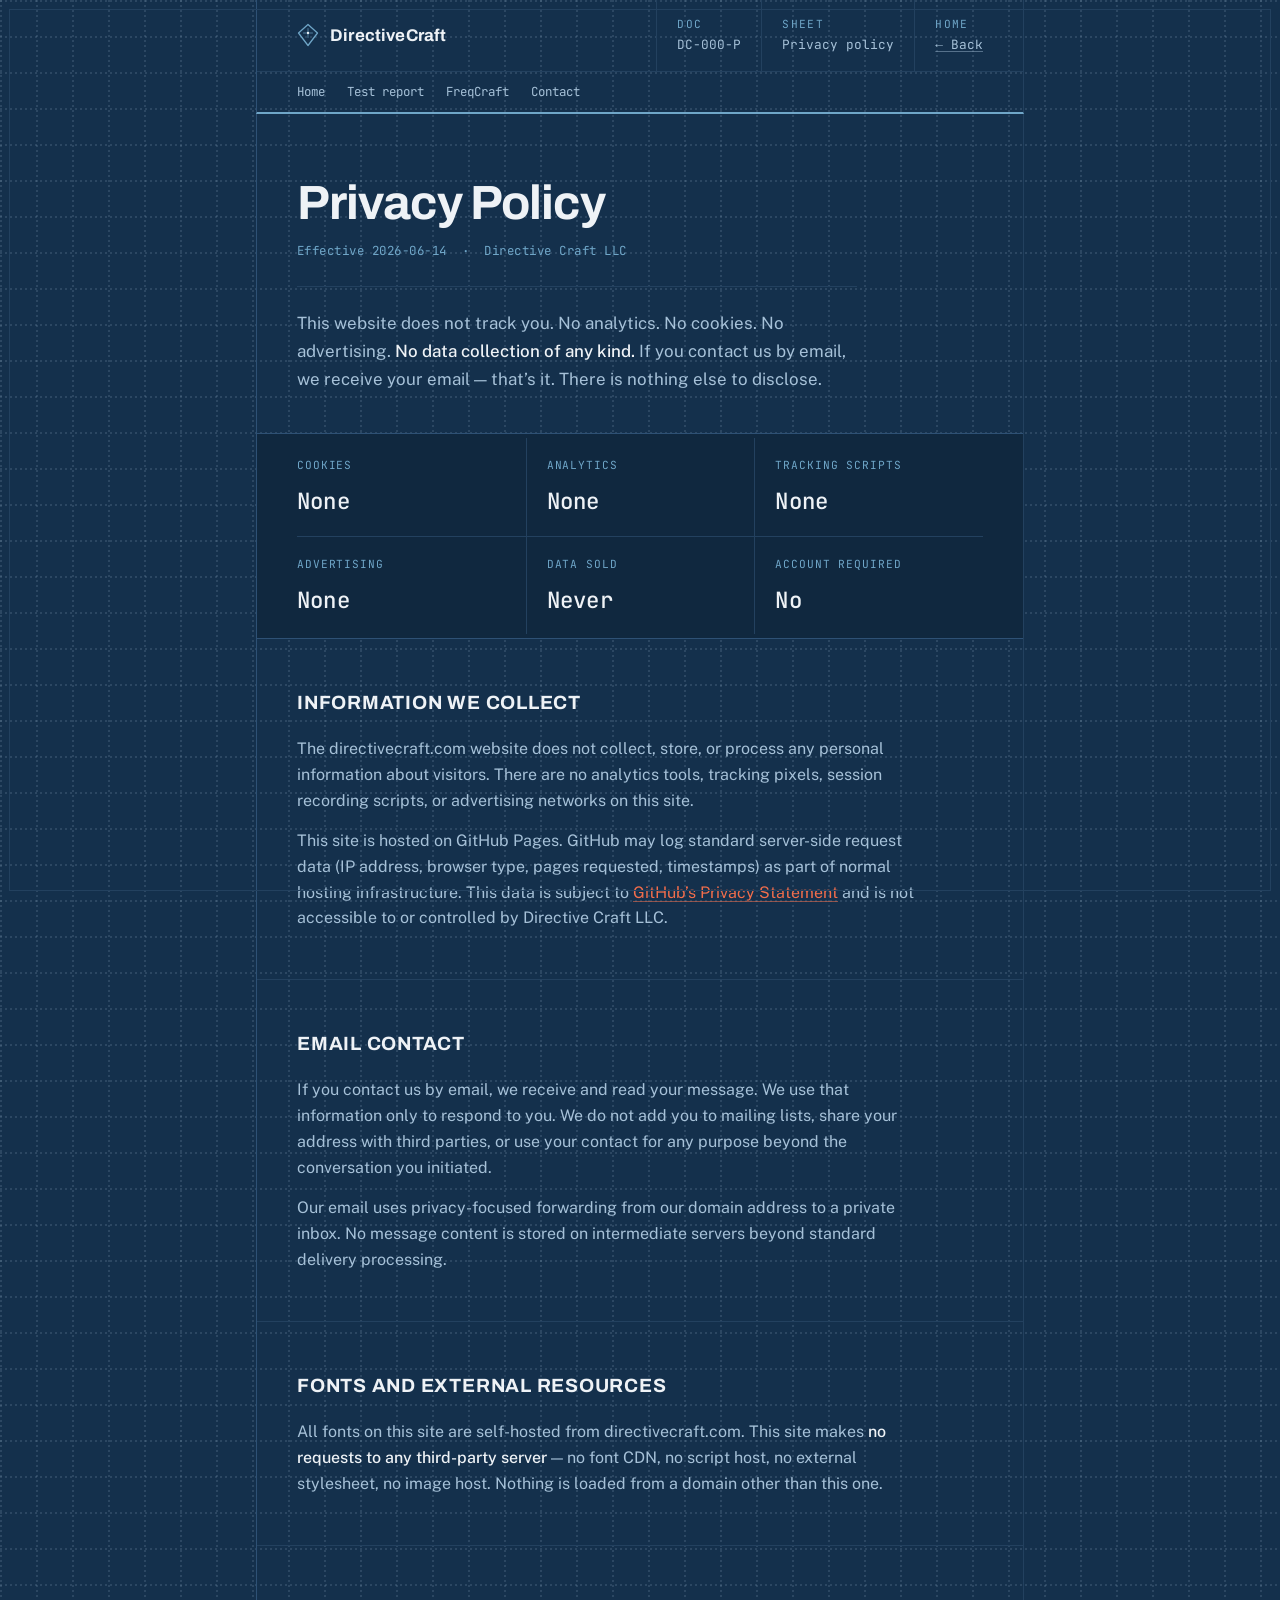
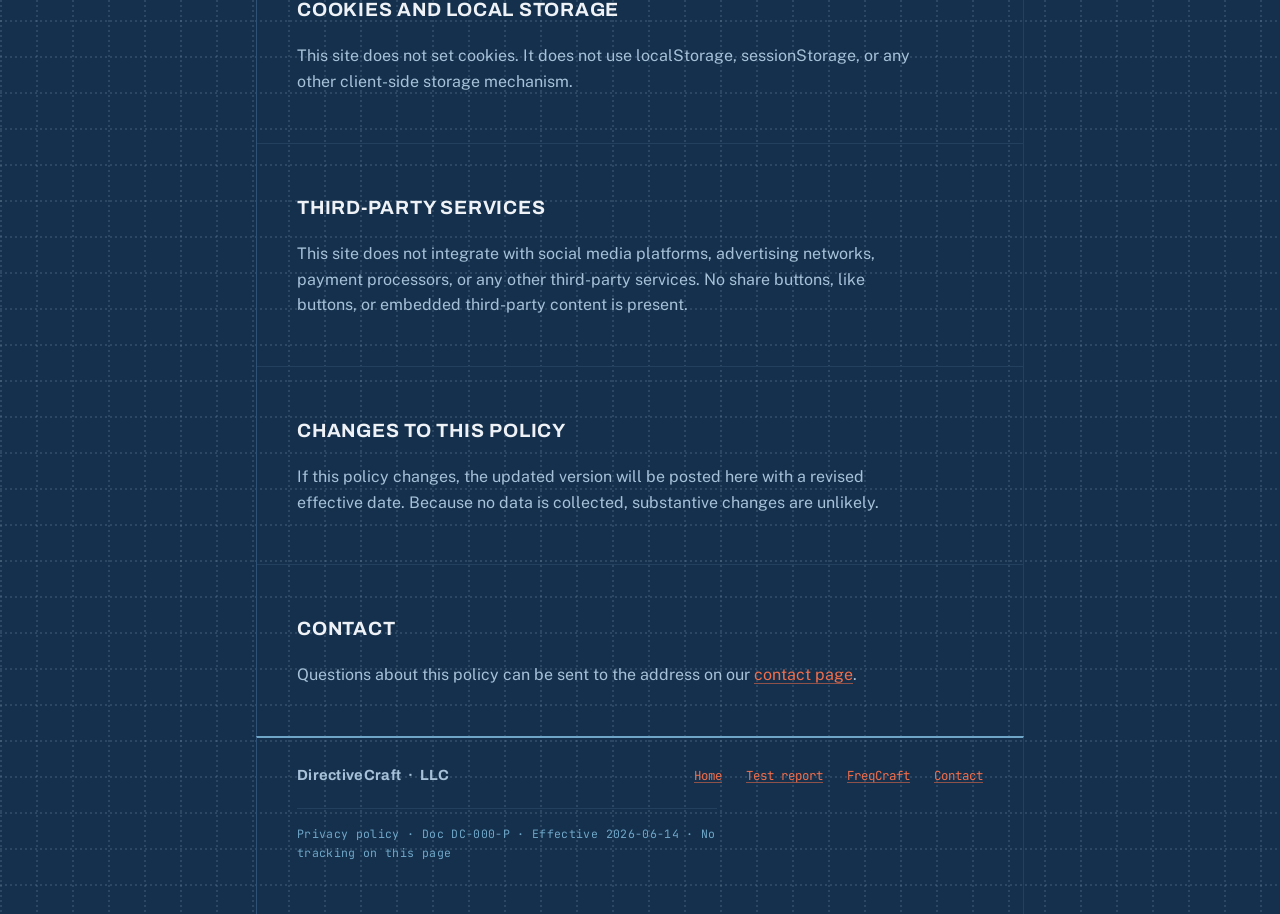
==== commit 6fe7060d: "Blueprint grid, header nav on every page, new favicon set, stamp the shipped version" ====
--- a/privacy/index.html
+++ b/privacy/index.html
@@ -22,6 +22,7 @@
       --chalk-dim:  #A6C1D8;
       --cyan:       #6FA6C8;
       --signal:     #F26E4C;
+      --grid:       rgba(166,193,216,0.16);  /* blueprint dot grid — tune the alpha here */
 
       --display: 'Archivo', system-ui, 'Segoe UI', Roboto, sans-serif;
       --body:    'Public Sans', system-ui, -apple-system, 'Segoe UI', sans-serif;
@@ -36,6 +37,12 @@
 
     body {
       background-color: var(--ink);
+      /* Blueprint dot grid — two dotted rules crossing at 36px squares.
+         Scrolls with the page: it is the paper the sheet sits on, not an overlay. */
+      background-image:
+        radial-gradient(circle at 1px 1px, var(--grid) 0.75px, transparent 0.85px),
+        radial-gradient(circle at 1px 1px, var(--grid) 0.75px, transparent 0.85px);
+      background-size: 36px 5px, 5px 36px;
       color: var(--chalk);
       font-family: var(--body);
       font-size: 16px;
@@ -107,6 +114,17 @@
     .wordmark b { font-family: var(--display); font-size: 1.06rem; font-weight: 700; letter-spacing: 0.01em; }
     .tb-field { flex-direction: column; align-items: flex-start; gap: 2px; }
     .tb-field .k { font-family: var(--mono); font-size: 0.7rem; letter-spacing: 0.12em; text-transform: uppercase; color: var(--cyan); }
+    /* ── SHEET INDEX (header nav) ─────────────────────── */
+    .sheet-index {
+      padding: 10px var(--pad);
+      border-top: 1px solid var(--rule-soft);
+      display: flex; flex-wrap: wrap; gap: 8px 22px;
+      font-family: var(--mono); font-size: 0.78rem;
+    }
+    .sheet-index a { color: var(--chalk-dim); text-decoration: none; }
+    .sheet-index a:hover { color: var(--signal); }
+    .sheet-index a:focus-visible { outline: 2px solid var(--signal); outline-offset: 3px; }
+
     .tb-field .v { font-family: var(--mono); font-size: 0.8rem; color: var(--chalk-dim); white-space: nowrap; }
     .tb-field .v a { color: var(--chalk-dim); text-decoration-color: color-mix(in srgb, var(--chalk-dim) 45%, transparent); }
     .tb-field .v a:hover { color: var(--signal); text-decoration-color: var(--signal); }
@@ -227,6 +245,12 @@
       <div class="tb-field"><span class="k">Sheet</span><span class="v">Privacy policy</span></div>
       <div class="tb-field"><span class="k">Home</span><span class="v"><a href="/">&larr; Back</a></span></div>
     </div>
+    <nav class="sheet-index" aria-label="Pages">
+      <a href="/">Home</a>
+      <a href="/testing">Test report</a>
+      <a href="https://freqcraft.app" target="_blank" rel="noopener noreferrer">FreqCraft</a>
+      <a class="email-link" href="#">Contact</a>
+    </nav>
   </header>
 
   <main>
@@ -313,11 +337,24 @@
           <a href="/">Home</a>
           <a href="/testing">Test report</a>
           <a href="https://freqcraft.app" target="_blank" rel="noopener noreferrer">FreqCraft</a>
+          <a class="email-link" href="#">Contact</a>
         </nav>
       </div>
       <p class="foot-rev">Privacy policy · Doc DC-000-P · Effective 2026-06-14 · No tracking on this page</p>
     </div>
   </footer>
 
+
+<script>
+  // Email is never in the HTML source — assembled at runtime so scrapers can't harvest it.
+  // Change the two parts below if the address changes; never put the full address in HTML.
+  (function () {
+    var addr = 'contact' + '@' + 'directivecraft.com';
+    document.querySelectorAll('.email-link').forEach(function (el) {
+      el.href = 'mailto:' + addr;
+    });
+  })();
+</script>
+
 </body>
 </html>
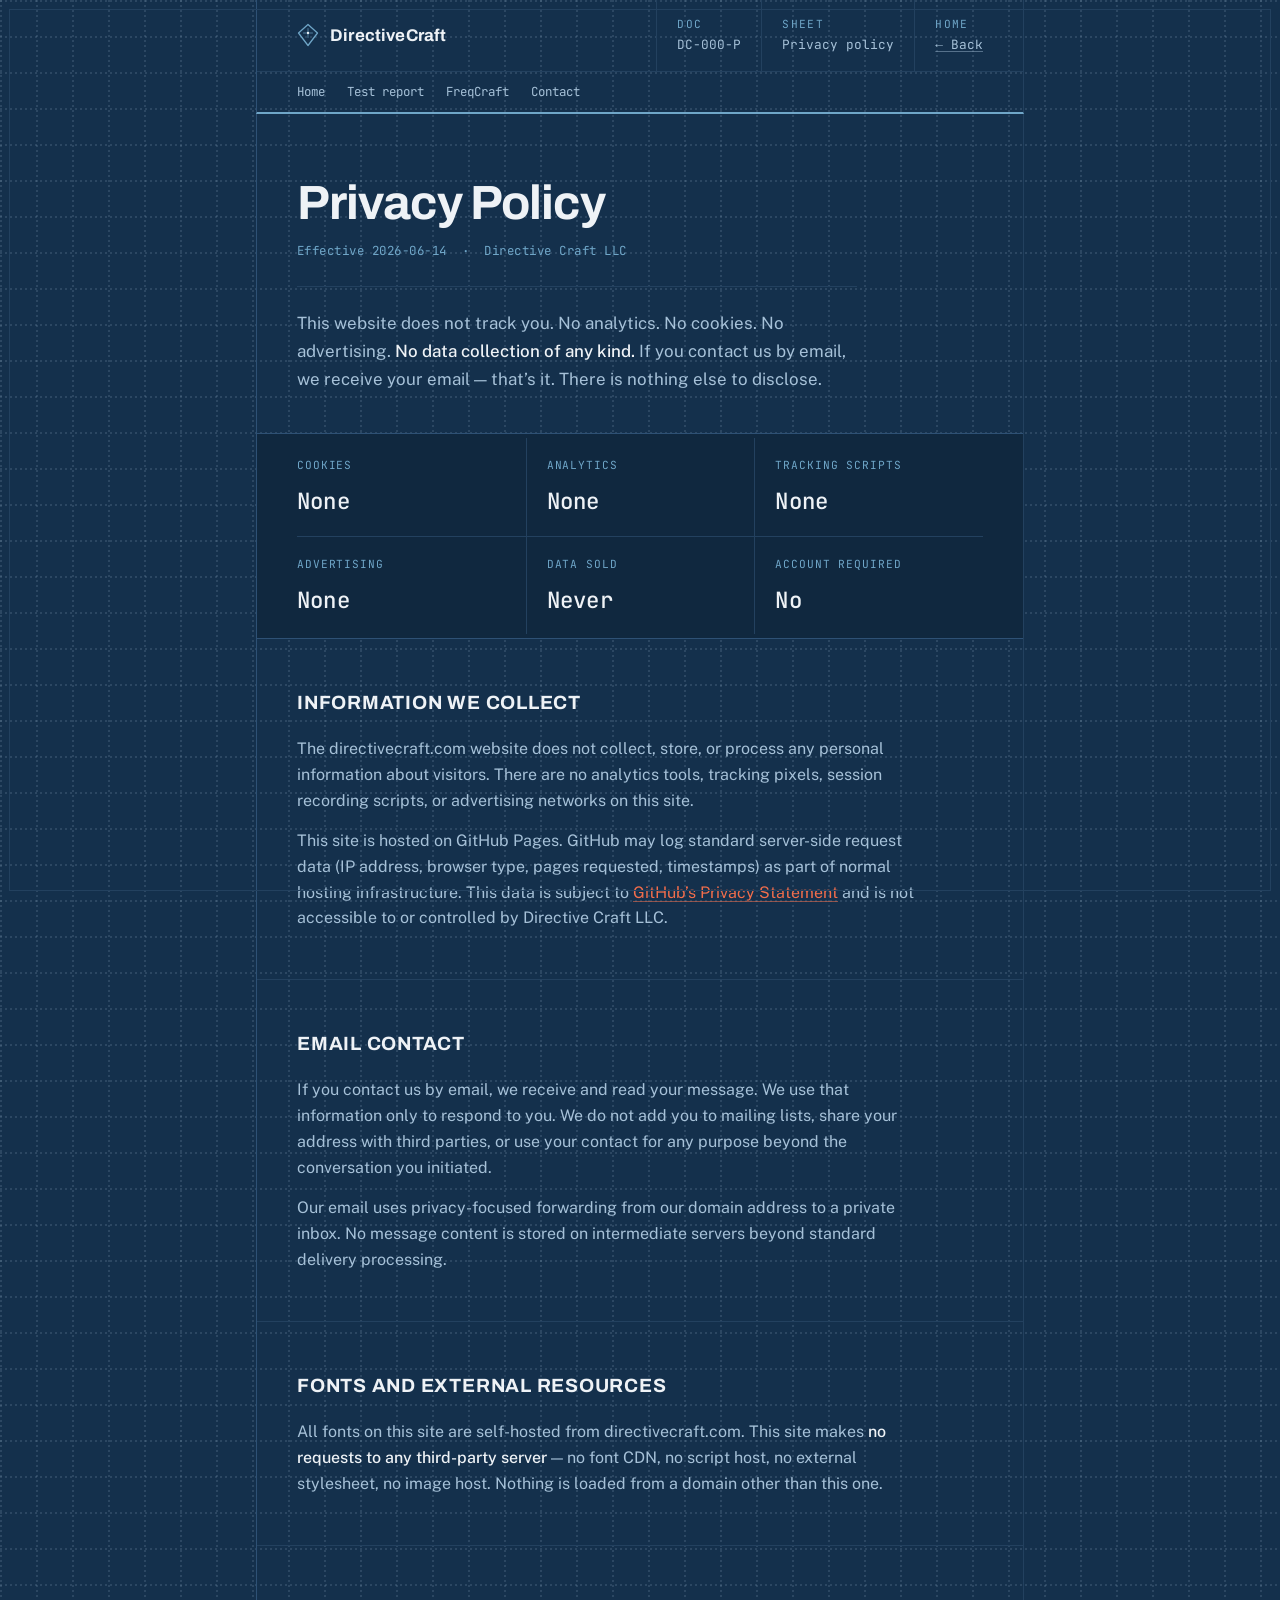
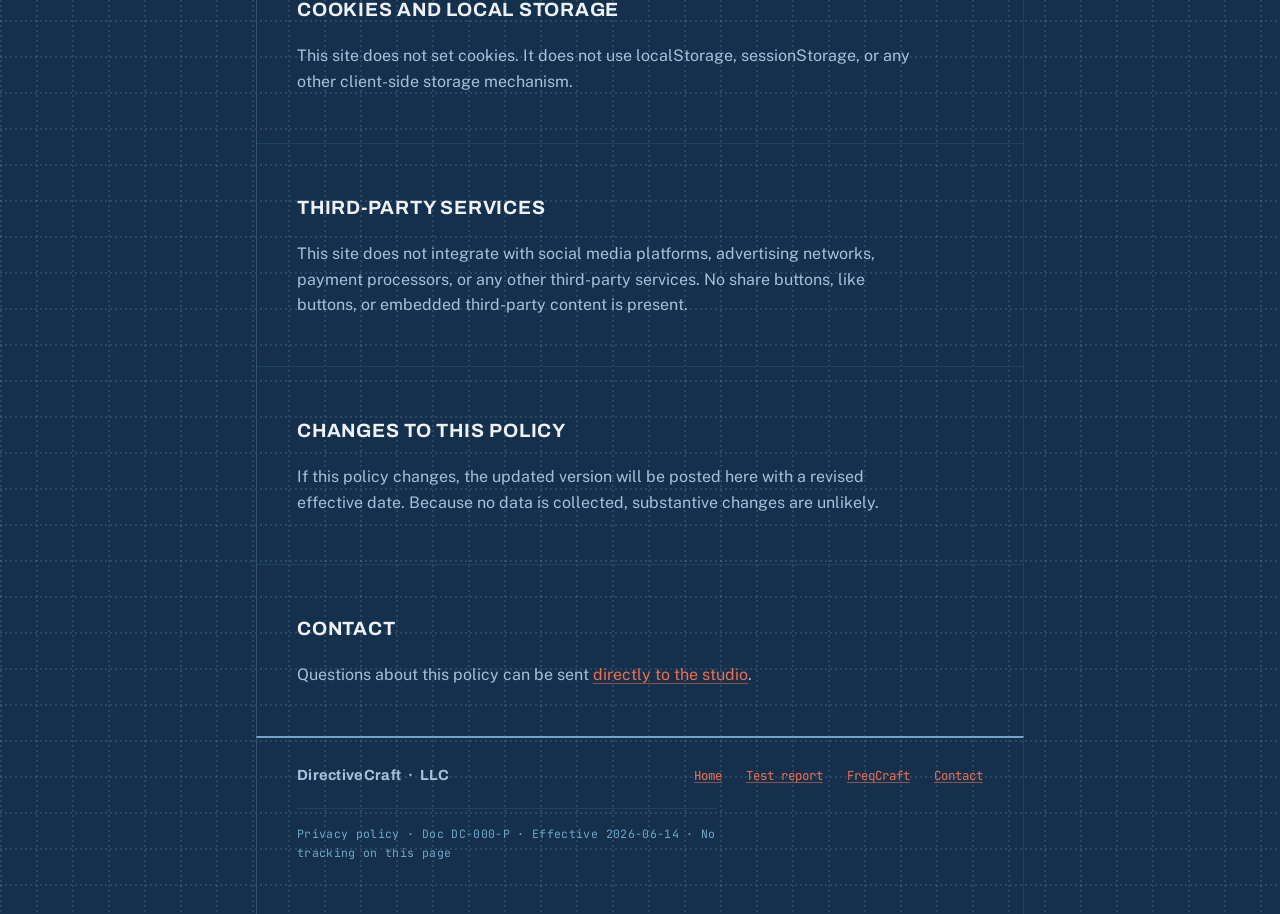
==== commit 8006e450: "Privacy: replace the dead contact-page link with a live studio address" ====
--- a/privacy/index.html
+++ b/privacy/index.html
@@ -324,7 +324,7 @@
     <section class="policy">
       <div class="sheet col">
         <h2>Contact</h2>
-        <p>Questions about this policy can be sent to the address on our <a href="/">contact page</a>.</p>
+        <p>Questions about this policy can be sent <a class="email-link" href="#">directly to the studio</a>.</p>
       </div>
     </section>
   </main>
